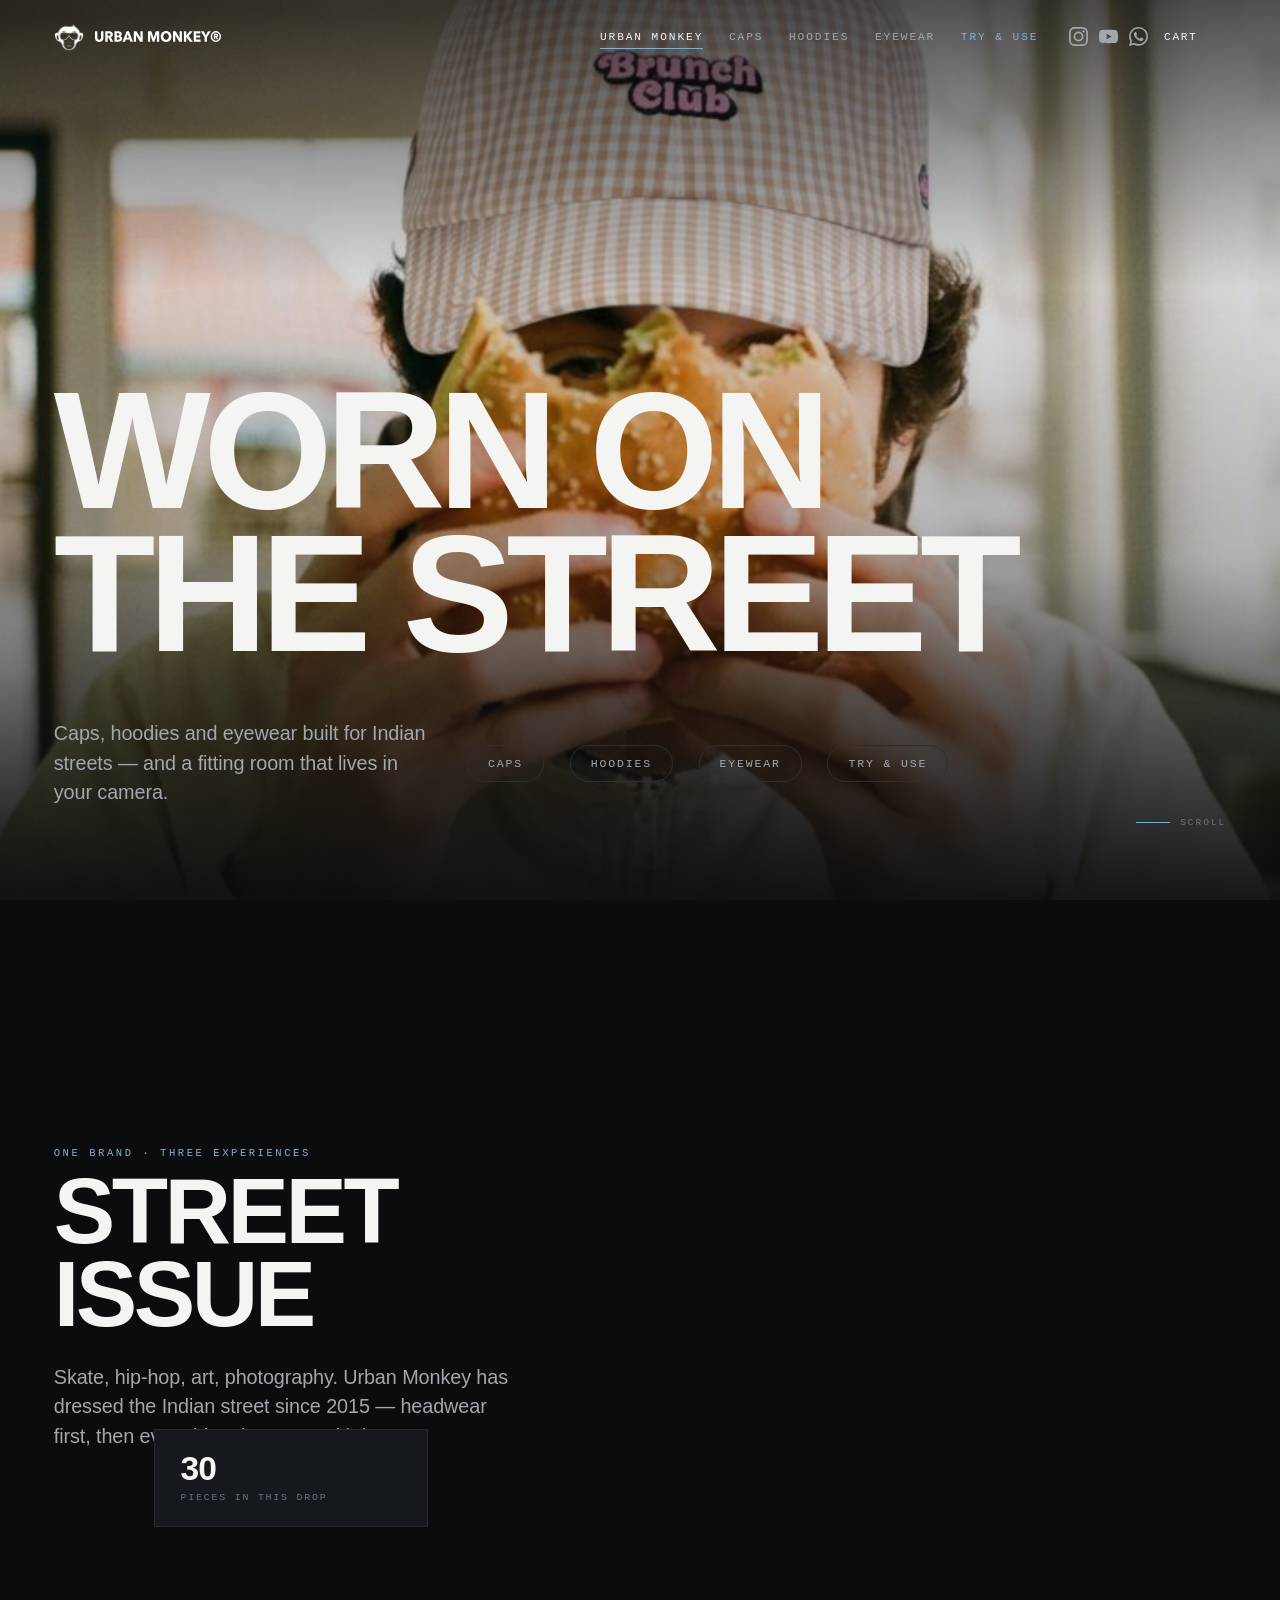
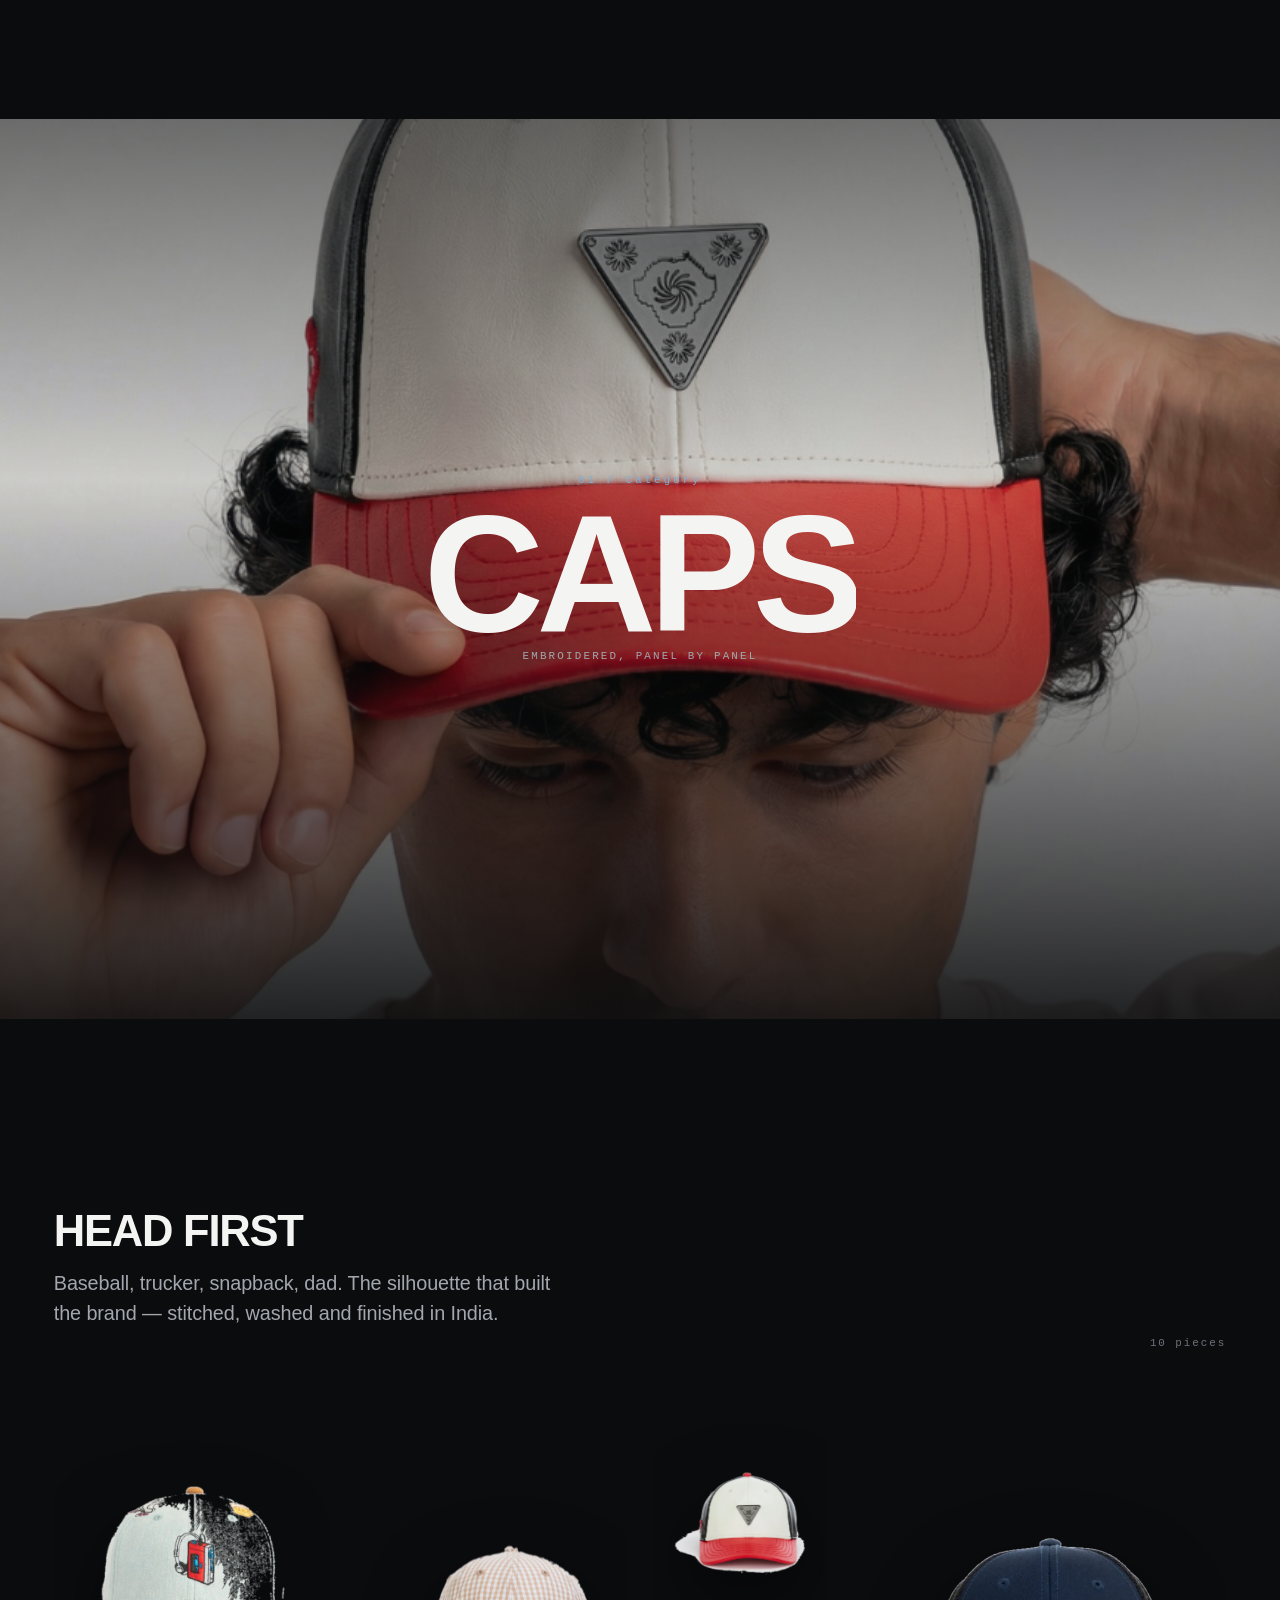
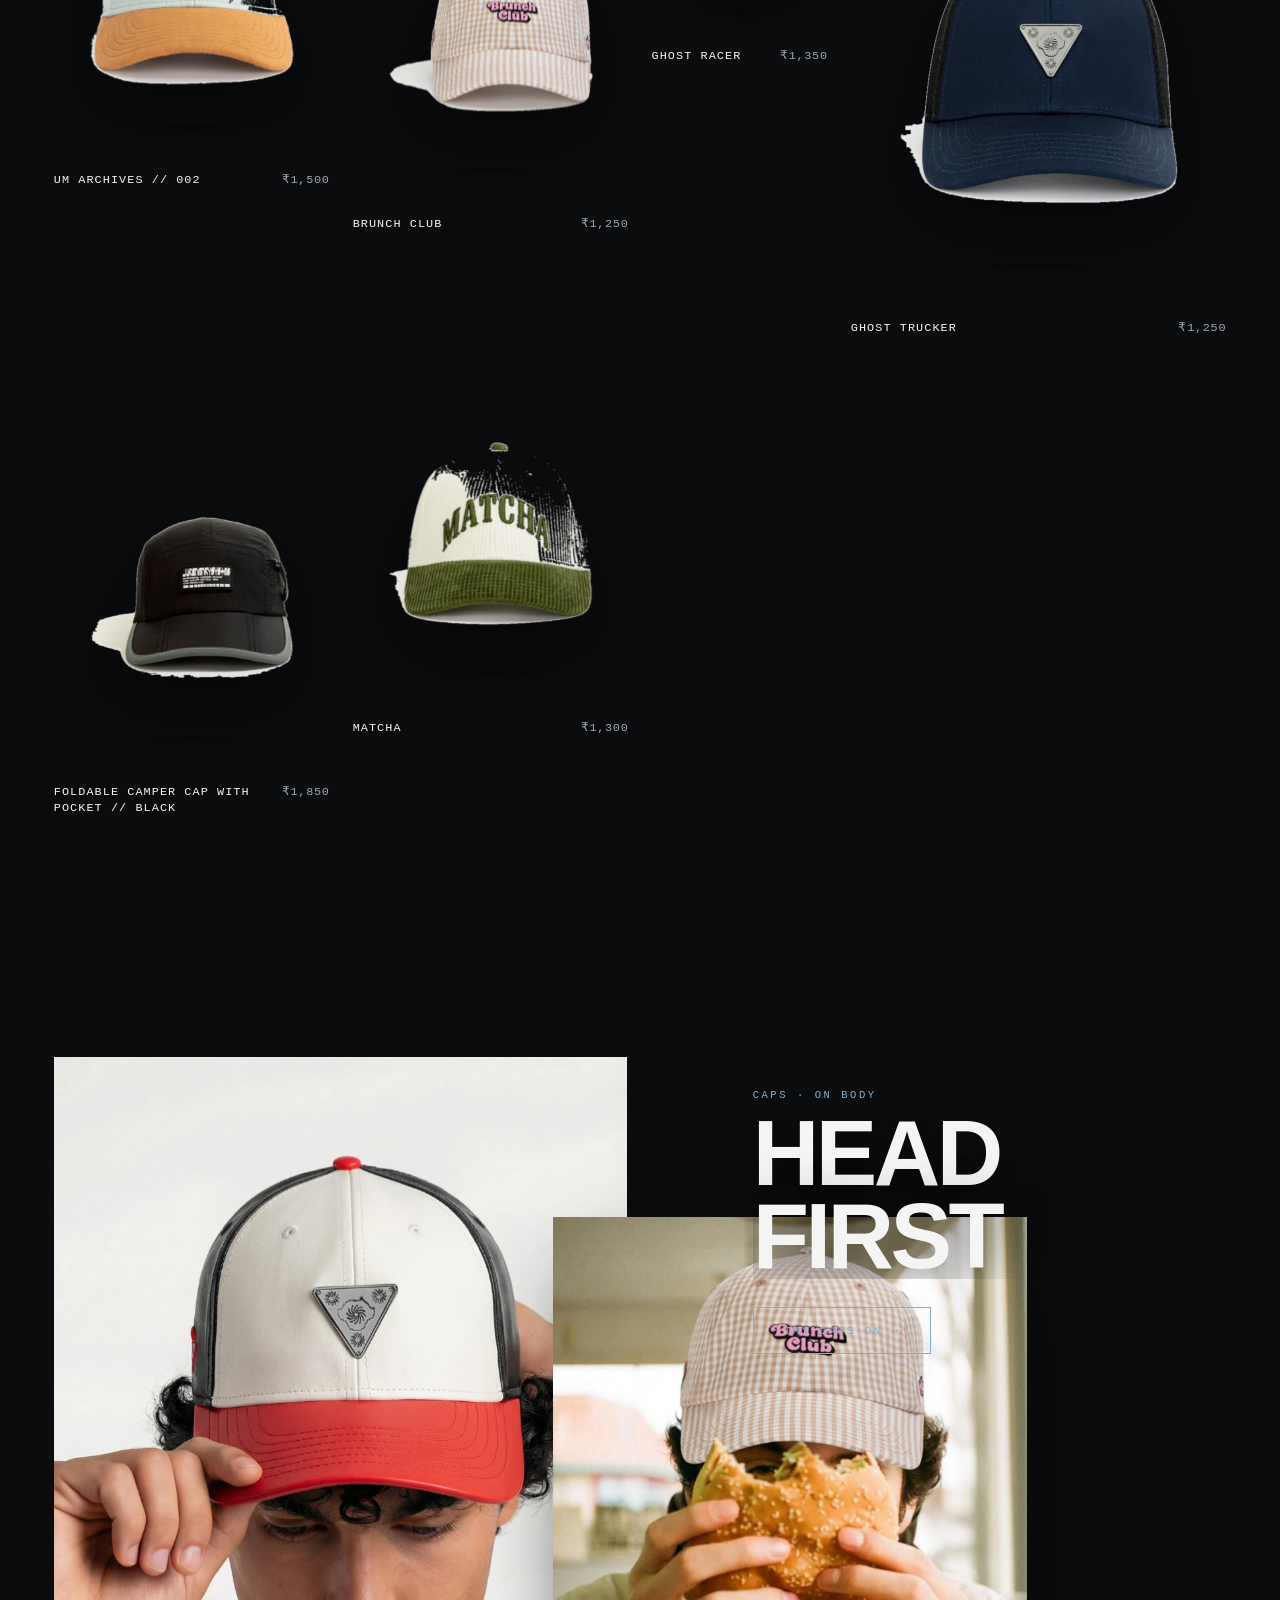
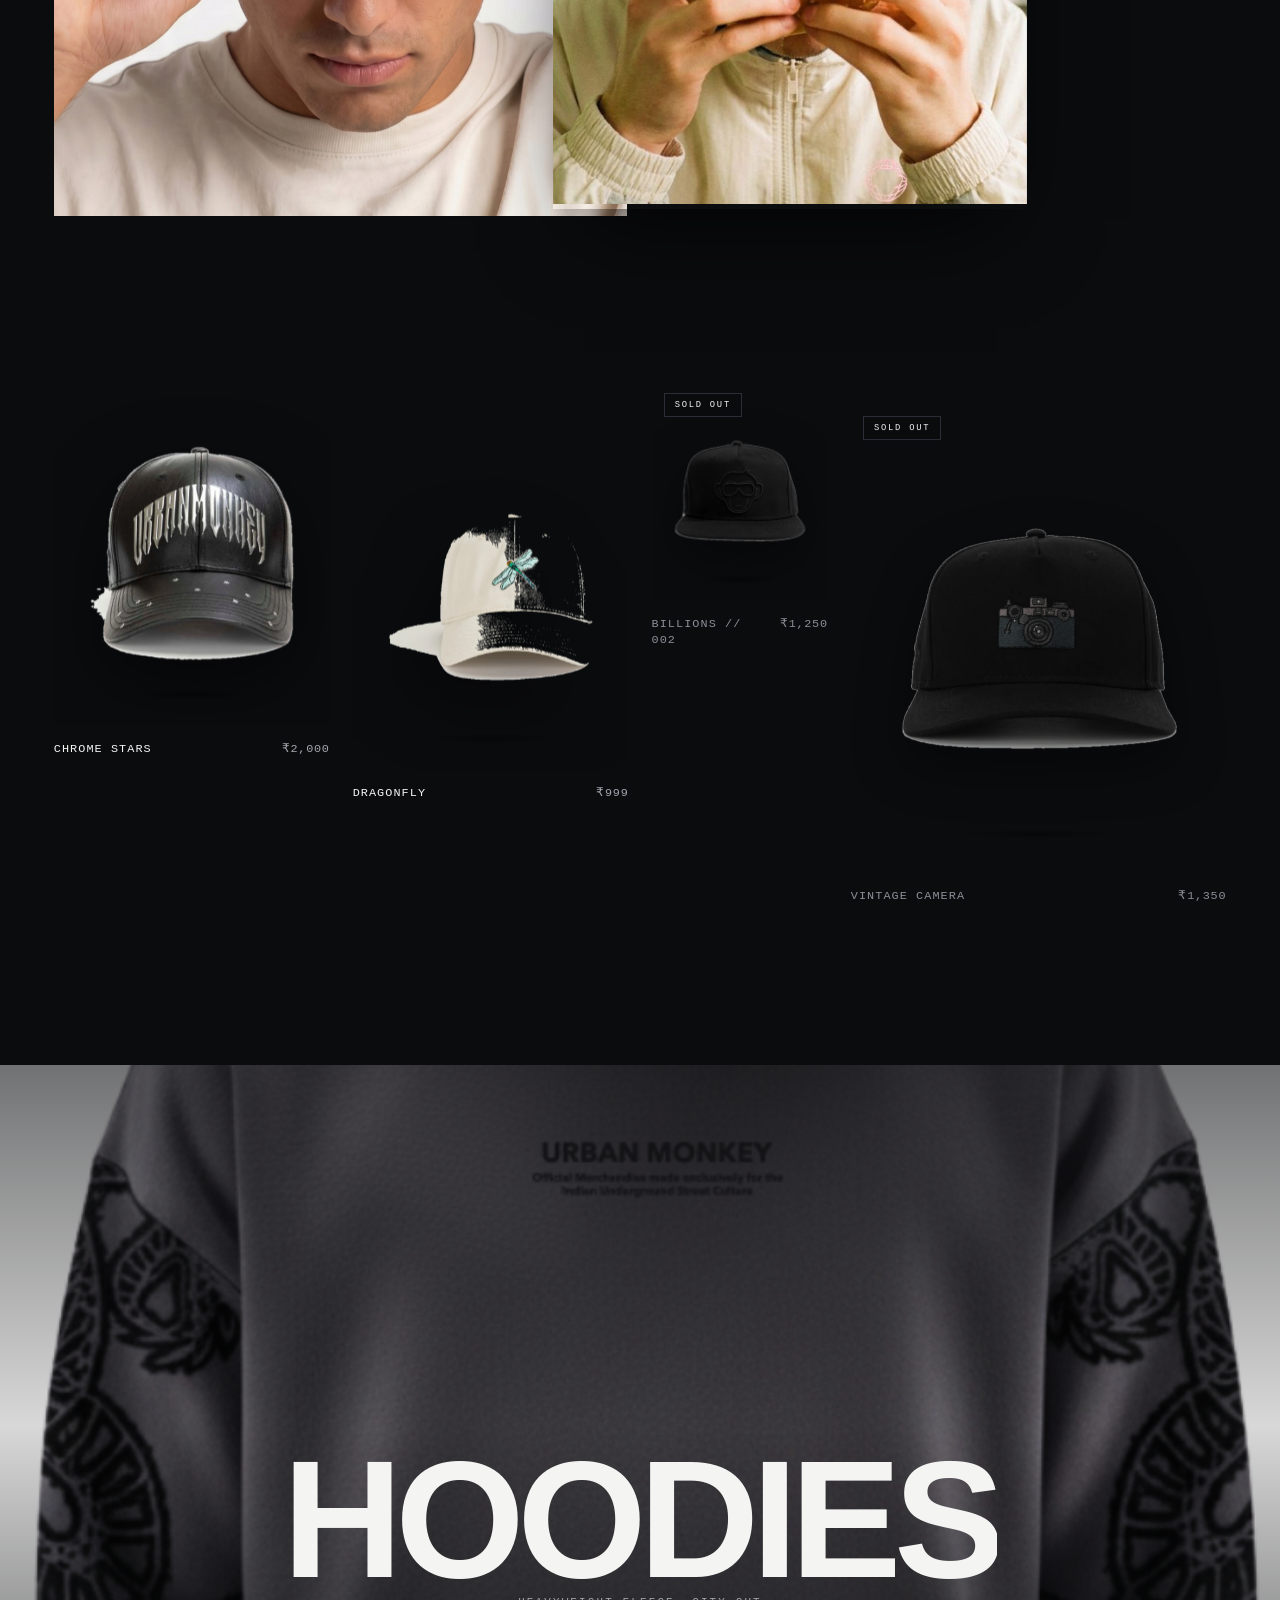
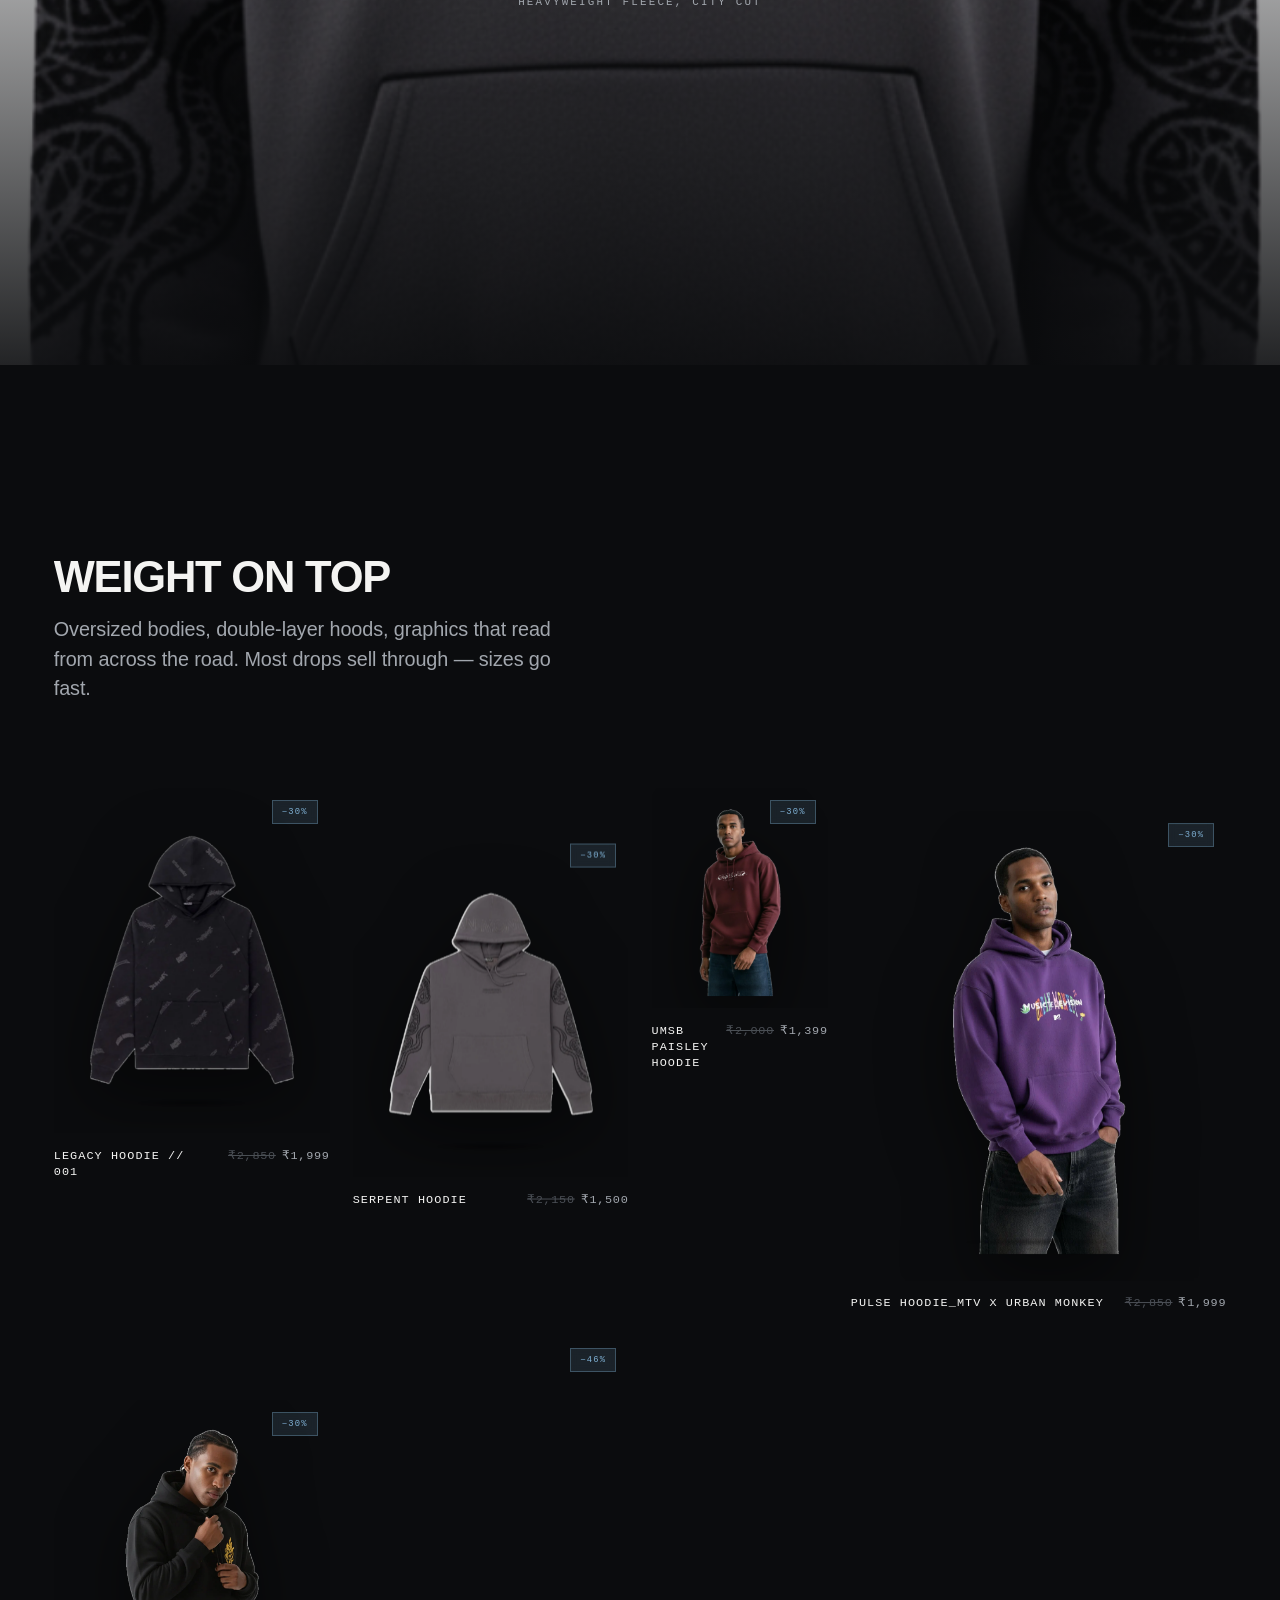
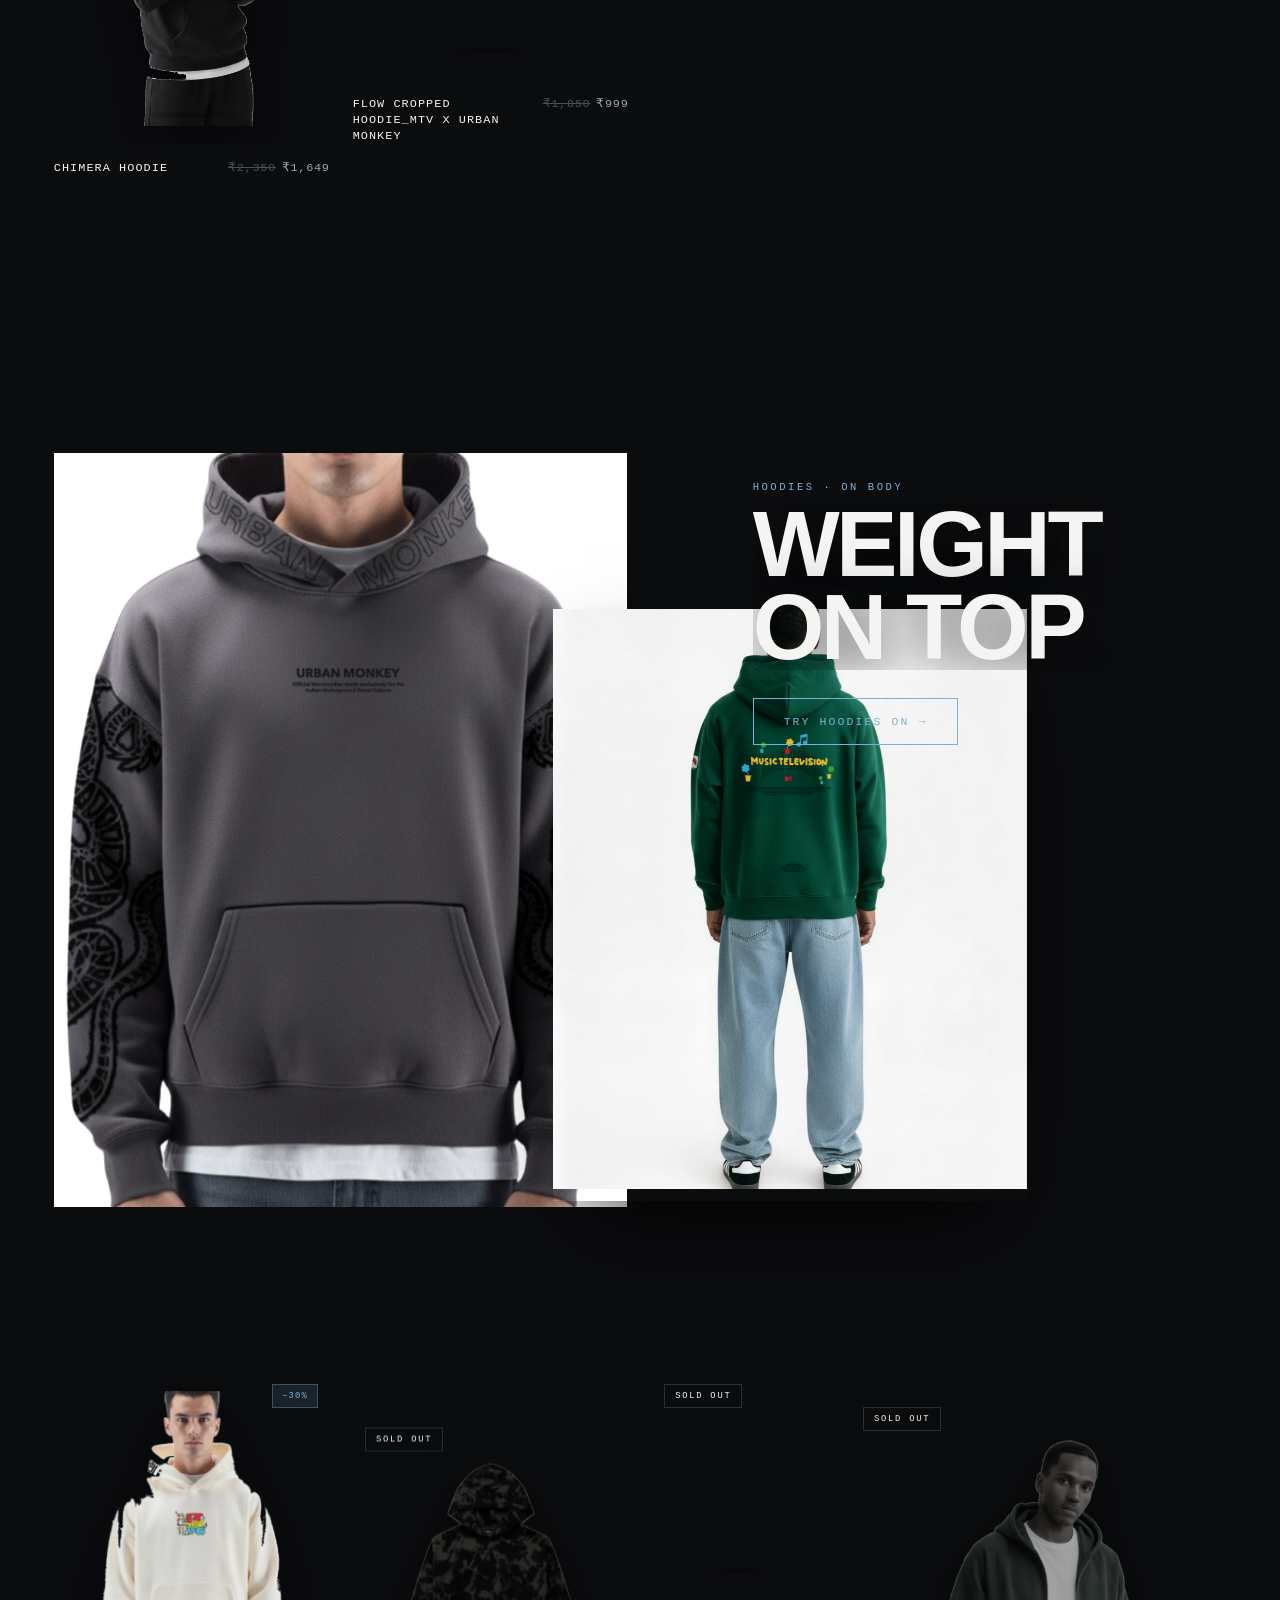
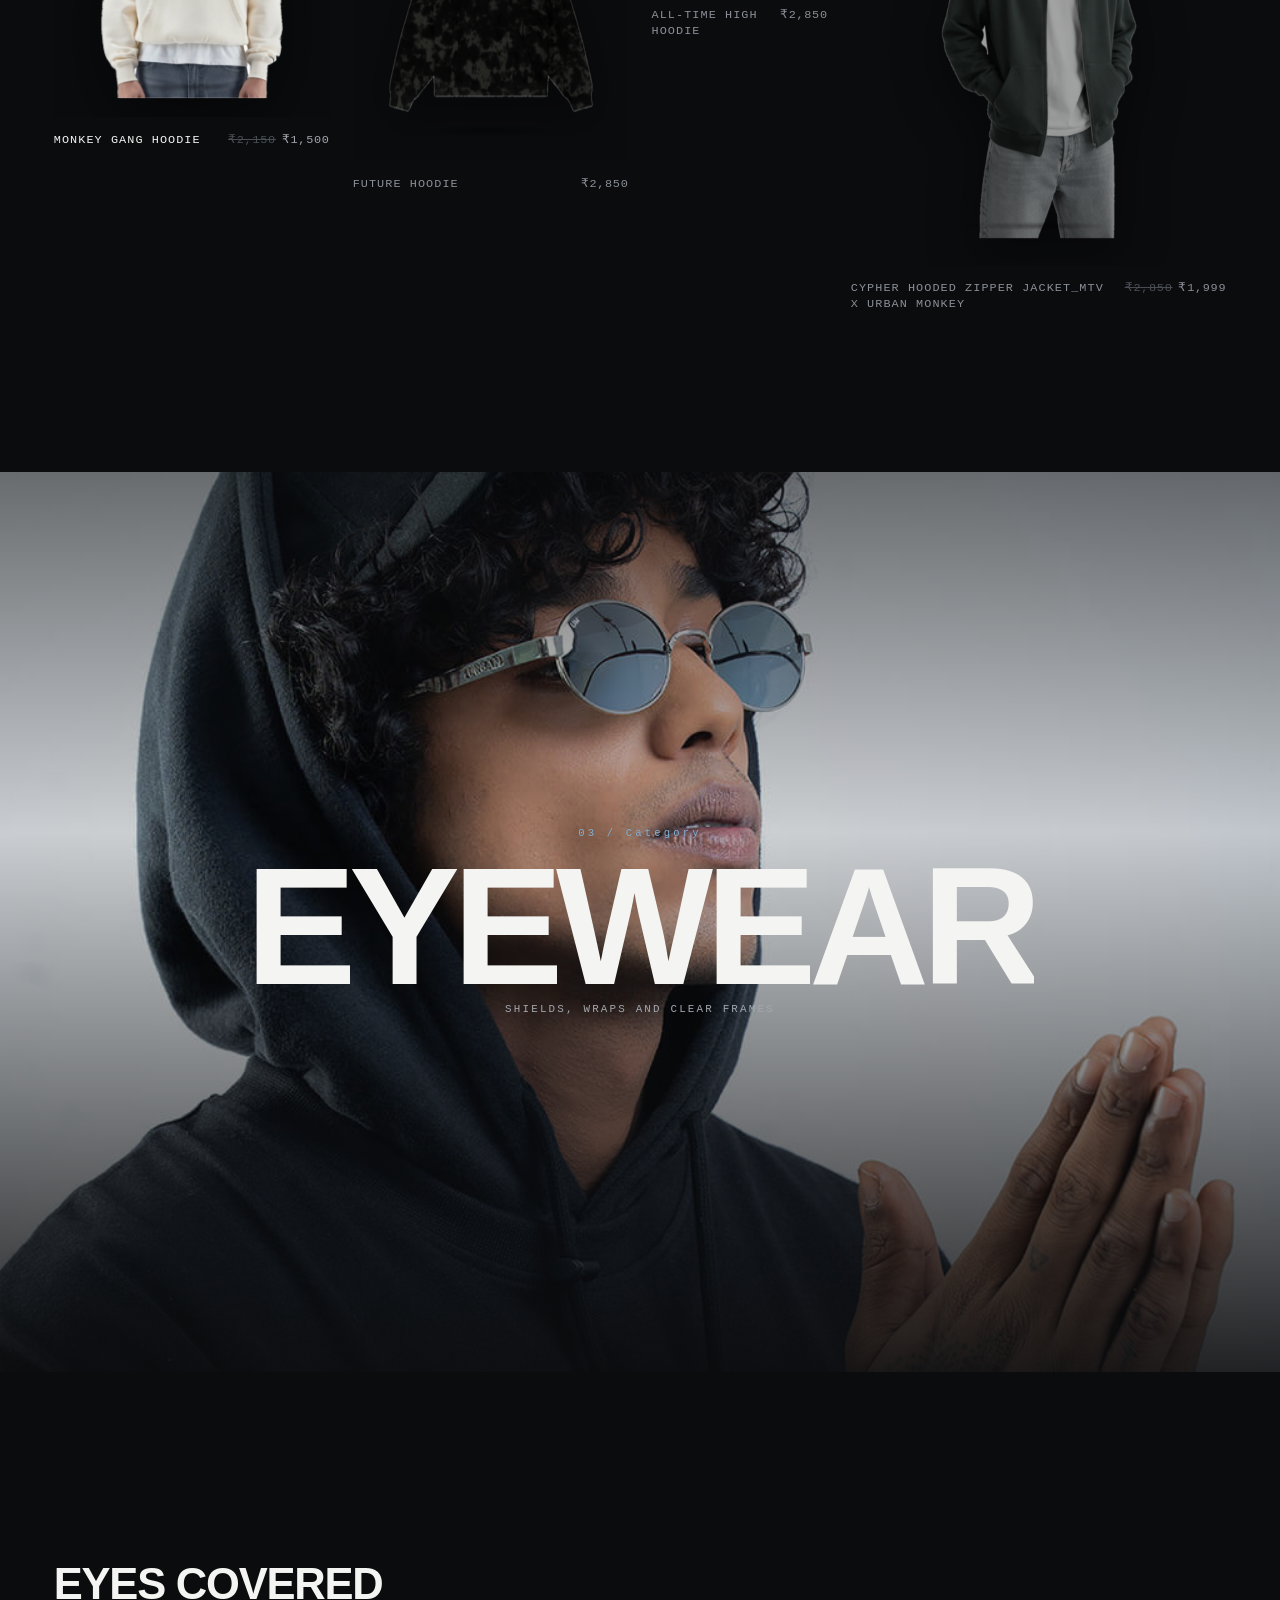
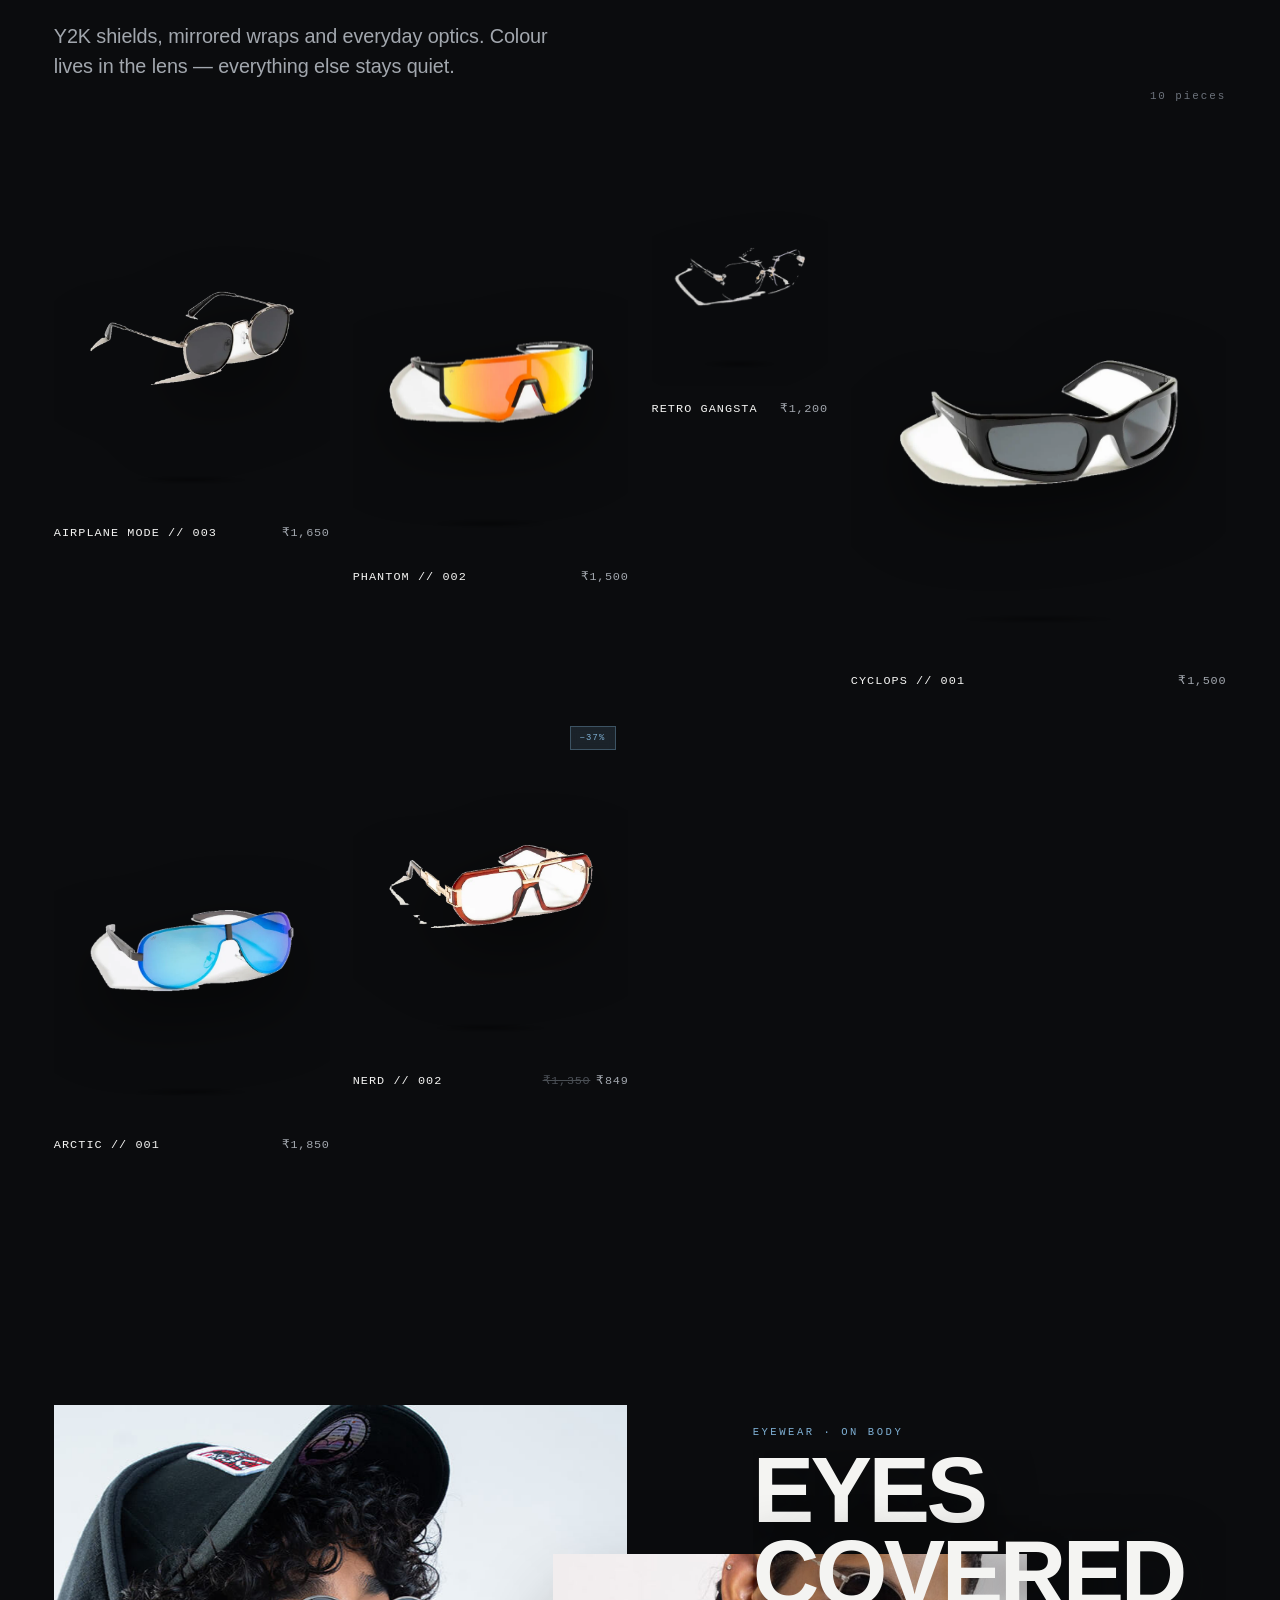
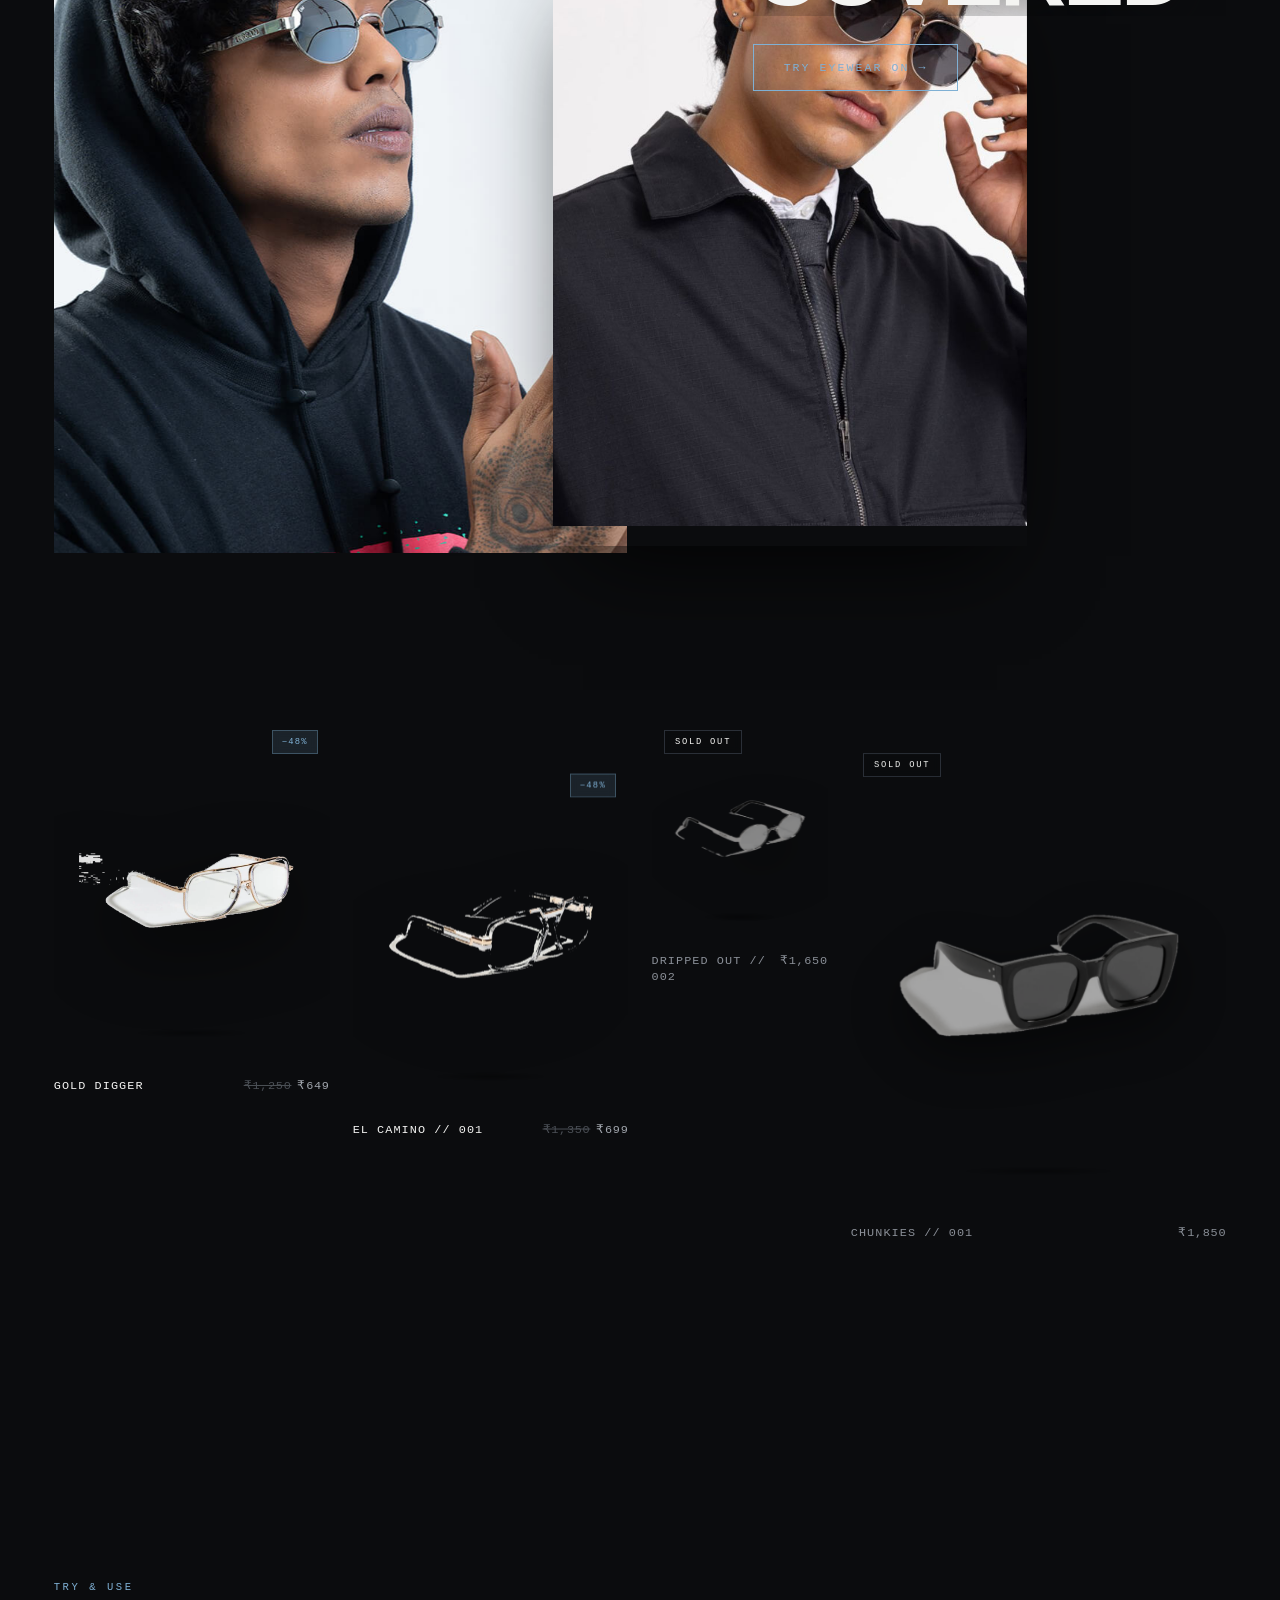
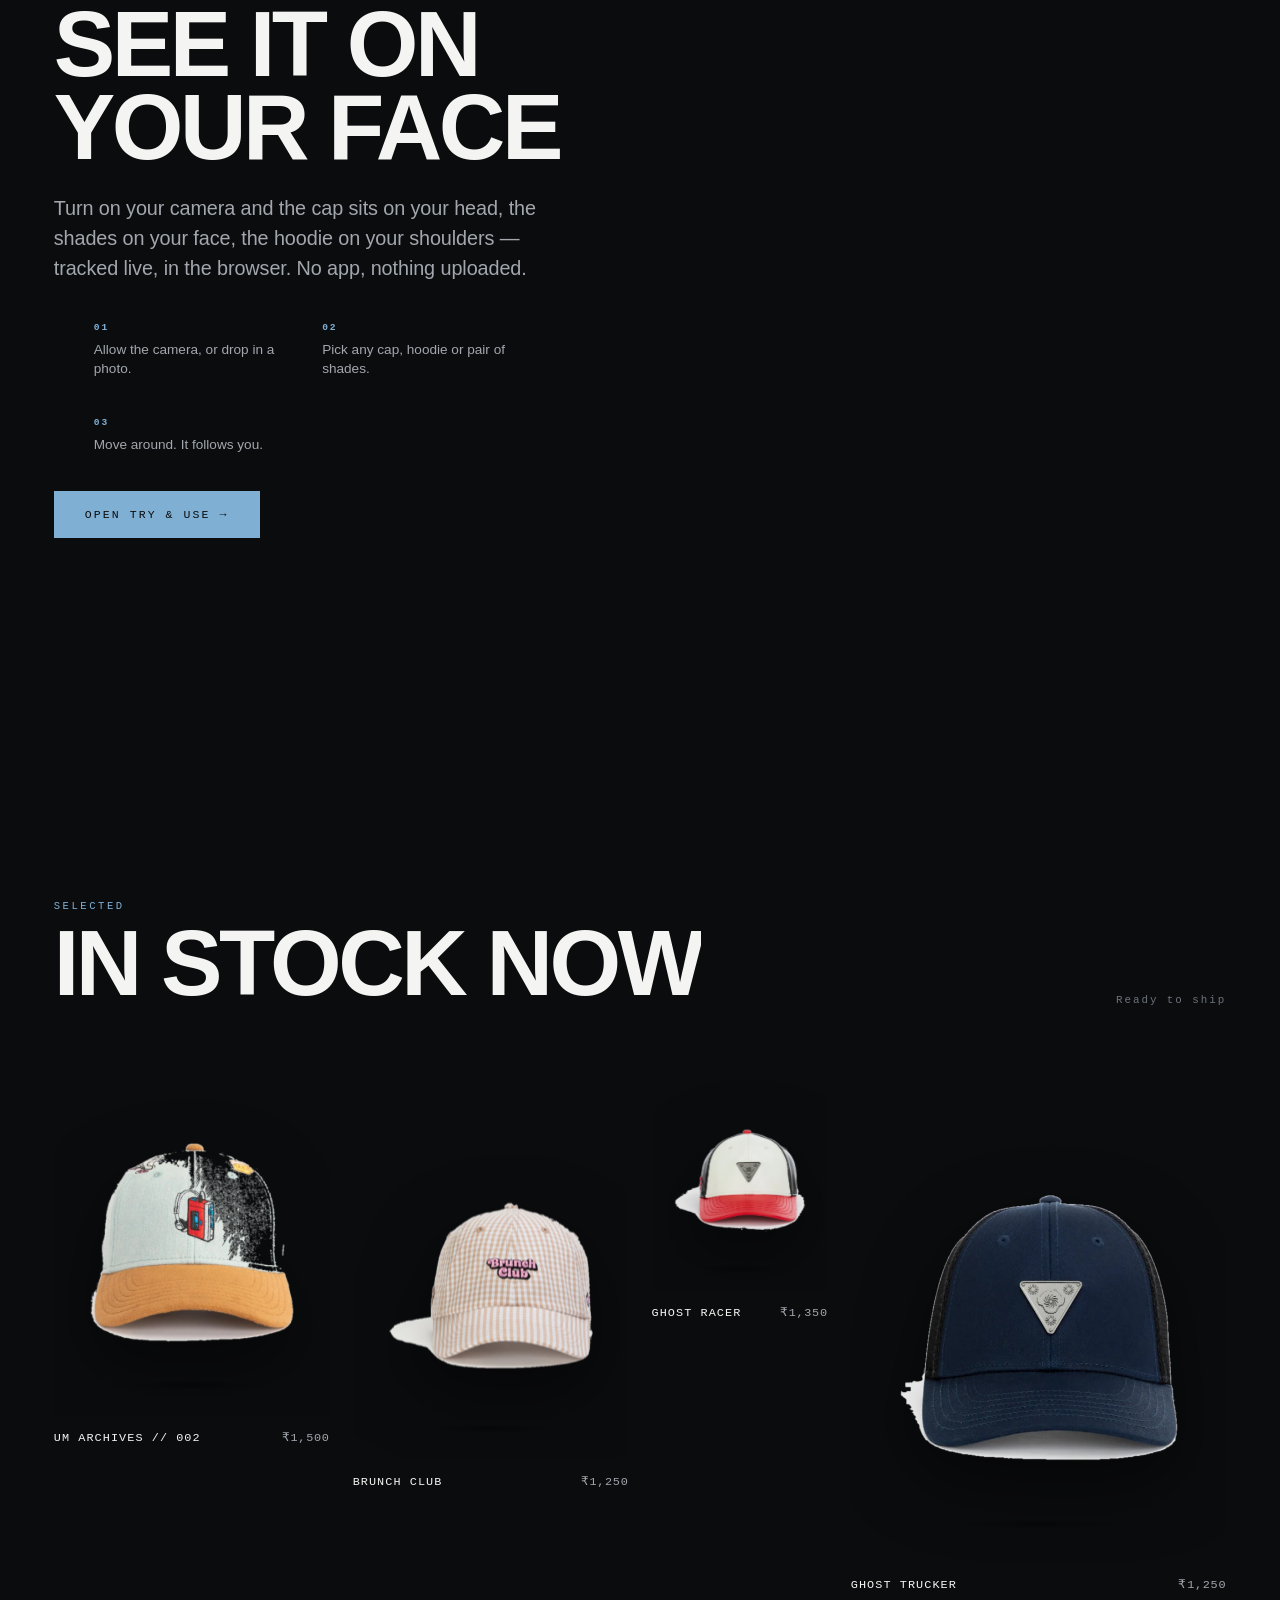
==== index.html @ 6b3cad4f "Urban Monkey storefront: cinematic e-commerce with working cart and try-on Static site (no build ste" ====
<!doctype html>
<html lang="en">
<head>
<meta charset="utf-8">
<meta name="viewport" content="width=device-width,initial-scale=1,viewport-fit=cover">
<title>Urban Monkey® — Caps, Hoodies & Eyewear</title>
<meta name="description" content="Urban Monkey — Indian streetwear. Caps, hoodies and eyewear, shot like a campaign. Shop the drop and try it on in your browser.">
<meta name="theme-color" content="#0b0c0e">
<link rel="icon" href="assets/img/brand/um-mark.png">
<link rel="stylesheet" href="assets/css/main.css">
<link rel="preload" as="image" href="assets/img/brand/um-mark.png">
</head>
<body class="is-loading">

<!-- 1. clean ground → 2. mark → 3. hero → 4. nav -->
<div id="loader">
  <img class="loader-mark" src="assets/img/brand/um-mark.png" alt="Urban Monkey" width="124" height="124">
  <div class="loader-word"><img src="assets/img/brand/um-logo.svg" alt=""></div>
  <span class="loader-bar"></span>
</div>

<main>

  <!-- ============ HERO ============ -->
  <section class="hero">
    <div class="hero__media">
      <video id="heroVid" muted playsinline autoplay loop preload="auto" poster="assets/img/products/brunch-club-m-1600.jpg">
        <source src="assets/video/v3-img4926.mp4" type="video/mp4">
      </video>
    </div>
    <div class="hero__scrim"></div>
    <div class="hero__inner">
      <h1 class="h-mega hero__title">
        <span><b>Worn on</b></span>
        <span><b>the street</b></span>
      </h1>
      <div class="hero__meta">
        <p class="lede" style="max-width:34ch">Caps, hoodies and eyewear built for Indian streets — and a fitting room that lives in your camera.</p>
        <nav class="hero__cats" aria-label="Shop categories">
          <a href="#caps">Caps</a>
          <a href="#hoodies">Hoodies</a>
          <a href="#eyewear">Eyewear</a>
          <a href="try.html" data-nav>Try &amp; Use</a>
        </nav>
      </div>
    </div>
    <div class="scroll-cue"><i></i> Scroll</div>
  </section>

  <!-- ============ BRAND INTRO (layered) ============ -->
  <section class="sec intro">
    <div class="wrap intro__grid">
      <div class="intro__copy">
        <p class="eyebrow rv">One brand · three experiences</p>
        <h2 class="h-big rv-mask"><span>Street<br>issue</span></h2>
        <p class="lede rv" data-delay="2" style="margin-top:26px">
          Skate, hip-hop, art, photography. Urban Monkey has dressed the Indian street since 2015 —
          headwear first, then everything that goes with it.
        </p>
      </div>
      <div class="intro__media rv-img" data-px="0.1">
        <video data-lazy="assets/video/v5-um-script.mp4" data-loop muted playsinline preload="none"></video>
      </div>
      <div class="intro__badge rv" data-delay="3">
        <b>60</b><span>Pieces in this drop</span>
      </div>
    </div>
  </section>

  <!-- category sections are composed here -->
  <div id="cats"></div>

  <!-- ============ TRY & USE ============ -->
  <section class="tryhi" id="tryhi">
    <div class="tryhi__media">
      <video data-lazy="assets/video/v6-ai-advertising.mp4" data-loop muted playsinline preload="none"></video>
    </div>
    <div class="tryhi__scrim"></div>
    <div class="tryhi__inner">
      <div class="tryhi__box">
        <p class="eyebrow rv">Try &amp; Use</p>
        <h2 class="h-big rv-mask"><span>See it on<br>your face</span></h2>
        <p class="lede rv" data-delay="2" style="margin-top:24px">
          Turn on your camera and the cap sits on your head, the shades on your face,
          the hoodie on your shoulders — tracked live, in the browser. No app, nothing uploaded.
        </p>
        <ol class="tryhi__steps rv" data-delay="3">
          <li><b>01</b><p>Allow the camera, or drop in a photo.</p></li>
          <li><b>02</b><p>Pick any cap, hoodie or pair of shades.</p></li>
          <li><b>03</b><p>Move around. It follows you.</p></li>
        </ol>
        <p class="rv" data-delay="4" style="margin-top:36px">
          <a class="btn btn--solid" href="try.html" data-nav>Open Try &amp; Use →</a>
        </p>
      </div>
    </div>
  </section>

  <!-- ============ FEATURED ============ -->
  <section class="sec" id="featured">
    <div class="wrap">
      <div class="cat__head">
        <div>
          <p class="eyebrow rv">Selected</p>
          <h2 class="h-big rv-mask"><span>In stock now</span></h2>
        </div>
        <span class="cat__count rv" data-delay="2">Ready to ship</span>
      </div>
      <div class="pgrid" id="featGrid"></div>
    </div>
  </section>

</main>

<script src="data/catalog.js"></script>
<script src="assets/js/site.js"></script>
<script src="assets/js/app.js"></script>
</body>
</html>
---- assets/css/main.css ----
/* =========================================================
   URBAN MONKEY — cinematic commerce
   Base: deep charcoal.  Accent: one muted sky blue.
   ========================================================= */

:root{
  /* --- neutral base (single dominant tone) --- */
  --ink-900:#0b0c0e;      /* page ground */
  --ink-850:#101216;
  --ink-800:#15181d;      /* raised surface */
  --ink-700:#1d2127;
  --ink-600:#2a2f37;
  --line:#252a31;

  --paper:#f4f4f2;        /* primary text */
  --paper-dim:#a2a7ae;
  --paper-faint:#6d737c;

  /* --- the one accent --- */
  --sky:#7fb0d4;
  --sky-soft:rgba(127,176,212,.14);
  --sky-line:rgba(127,176,212,.34);

  --sold:#8a8f97;

  --font-display:"Helvetica Neue","Helvetica Neue LT Std","Arial Black",Inter,-apple-system,BlinkMacSystemFont,"Segoe UI",Arial,sans-serif;
  --font-mono:ui-monospace,"SF Mono","Cascadia Mono","Roboto Mono",Consolas,"Liberation Mono",monospace;

  --gut:clamp(18px,4.2vw,64px);
  --ease:cubic-bezier(.22,.61,.36,1);
  --ease-cine:cubic-bezier(.16,.84,.28,1);

  --hdr-h:74px;
}

*,*::before,*::after{box-sizing:border-box}
html{-webkit-text-size-adjust:100%}
body{
  margin:0;background:var(--ink-900);color:var(--paper);
  font-family:var(--font-display);
  font-synthesis-weight:none;
  -webkit-font-smoothing:antialiased;
  overflow-x:hidden;
}
body.is-loading{overflow:hidden}
body.no-scroll{overflow:hidden}
img,video{display:block;max-width:100%}
a{color:inherit;text-decoration:none}
button{font:inherit;color:inherit;background:none;border:0;cursor:pointer}
:focus-visible{outline:2px solid var(--sky);outline-offset:3px}

/* ---------- type ---------- */
.h-mega{
  font-size:clamp(3.1rem,13vw,13rem);
  font-weight:800;line-height:.86;letter-spacing:-.045em;
  margin:0;text-transform:uppercase;
}
.h-big{
  font-size:clamp(2.1rem,7.2vw,6.4rem);
  font-weight:800;line-height:.9;letter-spacing:-.038em;
  margin:0;text-transform:uppercase;
}
.h-mid{
  font-size:clamp(1.5rem,3.4vw,2.9rem);
  font-weight:700;line-height:1.02;letter-spacing:-.028em;
  margin:0;text-transform:uppercase;
}
.eyebrow{
  font-family:var(--font-mono);
  font-size:.66rem;letter-spacing:.24em;text-transform:uppercase;
  color:var(--sky);margin:0 0 1.1em;font-weight:500;
}
.eyebrow--dim{color:var(--paper-faint)}
.lede{
  font-size:clamp(.98rem,1.55vw,1.24rem);
  line-height:1.5;color:var(--paper-dim);max-width:46ch;font-weight:400;
  letter-spacing:-.005em;
}
.mono{font-family:var(--font-mono);letter-spacing:.06em}

/* =========================================================
   LOADER  — ground, then mark, then hero, then nav
   ========================================================= */
#loader{
  position:fixed;inset:0;z-index:9000;background:var(--ink-900);
  display:grid;place-items:center;
  transition:opacity 1s var(--ease-cine),visibility 1s;
}
#loader.done{opacity:0;visibility:hidden}
.loader-mark{
  width:clamp(74px,11vw,124px);height:auto;
  /* supplied logo is black-on-white: invert + screen renders it white on the dark ground */
  filter:invert(1);mix-blend-mode:screen;
  opacity:0;transform:scale(.9);
  animation:markIn 1.5s var(--ease-cine) .18s forwards;
}
.loader-word{
  margin-top:20px;height:13px;width:min(210px,42vw);
  opacity:0;animation:wordIn 1.1s var(--ease-cine) .82s forwards;
}
.loader-word img{width:100%;height:100%;display:block;object-fit:contain;filter:invert(1)}
.loader-bar{
  position:absolute;bottom:0;left:0;height:1px;width:0;
  background:var(--sky);animation:barIn 1.9s var(--ease-cine) forwards;
}
@keyframes markIn{to{opacity:1;transform:scale(1)}}
@keyframes wordIn{to{opacity:1}}
@keyframes barIn{to{width:100%}}

/* =========================================================
   HEADER
   ========================================================= */
.hdr{
  position:fixed;top:0;left:0;right:0;z-index:800;
  height:var(--hdr-h);
  display:flex;align-items:center;gap:clamp(14px,2.4vw,34px);
  padding:0 var(--gut);
  opacity:0;transform:translateY(-12px);
  transition:height .45s var(--ease),background .45s var(--ease),
             backdrop-filter .45s var(--ease),border-color .45s var(--ease),
             opacity .9s var(--ease) ,transform .9s var(--ease);
  border-bottom:1px solid transparent;
}
body.nav-in .hdr{opacity:1;transform:none}
.hdr.compact{
  height:56px;
  background:rgba(11,12,14,.82);
  backdrop-filter:saturate(140%) blur(14px);
  -webkit-backdrop-filter:saturate(140%) blur(14px);
  border-bottom-color:var(--line);
}
.hdr__brand{display:flex;align-items:center;gap:11px;flex:0 0 auto}
.hdr__mark{width:30px;height:30px;filter:invert(1);mix-blend-mode:screen;transition:width .45s var(--ease),height .45s var(--ease)}
.hdr.compact .hdr__mark{width:25px;height:25px}
.hdr__word{width:126px;height:11px;transition:width .45s var(--ease)}
.hdr.compact .hdr__word{width:108px}
.hdr__word img{width:100%;height:100%;display:block;object-fit:contain;filter:invert(1)}

.nav{display:flex;align-items:center;gap:clamp(12px,2vw,30px);margin-left:auto}
.nav a{
  font-family:var(--font-mono);font-size:.7rem;letter-spacing:.17em;
  text-transform:uppercase;color:var(--paper-dim);
  padding:8px 0;position:relative;transition:color .3s var(--ease);
  white-space:nowrap;
}
.nav a::after{
  content:"";position:absolute;left:0;right:0;bottom:2px;height:1px;
  background:var(--sky);transform:scaleX(0);transform-origin:left;
  transition:transform .42s var(--ease);
}
.nav a:hover,.nav a.active{color:var(--paper)}
.nav a:hover::after,.nav a.active::after{transform:scaleX(1)}
.nav a.is-key{color:var(--sky)}

.hdr__side{display:flex;align-items:center;gap:14px;flex:0 0 auto}
.social{display:flex;align-items:center;gap:11px}
.social a{
  width:19px;height:19px;color:var(--paper-dim);
  transition:color .3s var(--ease),transform .3s var(--ease);
}
.social a:hover{color:var(--sky);transform:translateY(-2px)}
.social svg{width:100%;height:100%;fill:currentColor;display:block}

.cart-btn{
  position:relative;display:flex;align-items:center;gap:8px;
  font-family:var(--font-mono);font-size:.7rem;letter-spacing:.14em;
  color:var(--paper);padding:8px 2px;text-transform:uppercase;
}
.cart-btn:hover{color:var(--sky)}
.cart-count{
  min-width:19px;height:19px;padding:0 5px;border-radius:10px;
  background:var(--sky);color:#0b0c0e;font-size:.63rem;font-weight:700;
  display:grid;place-items:center;
  transform:scale(0);transition:transform .4s var(--ease-cine);
}
.cart-count.on{transform:scale(1)}
.cart-count.bump{animation:bump .5s var(--ease-cine)}
@keyframes bump{0%,100%{transform:scale(1)}38%{transform:scale(1.42)}}

.burger{display:none;width:26px;height:14px;position:relative;flex:0 0 auto}
.burger i{position:absolute;left:0;right:0;height:1.5px;background:var(--paper);transition:.35s var(--ease)}
.burger i:nth-child(1){top:0}
.burger i:nth-child(2){bottom:0}
body.menu-open .burger i:nth-child(1){top:6px;transform:rotate(45deg)}
body.menu-open .burger i:nth-child(2){bottom:6.5px;transform:rotate(-45deg)}

/* =========================================================
   SECTION SHELL
   ========================================================= */
main{position:relative;z-index:1}
.sec{position:relative;padding:clamp(88px,13vw,190px) var(--gut)}
.sec--flush{padding-left:0;padding-right:0}
.wrap{max-width:1560px;margin:0 auto;width:100%}

/* =========================================================
   HERO
   ========================================================= */
.hero{position:relative;height:100svh;min-height:560px;overflow:hidden}
.hero__media{position:absolute;inset:0;clip-path:inset(0 0 0 0)}
.hero__media video,.hero__media img{
  width:100%;height:100%;object-fit:cover;
  transform:scale(1.12);opacity:0;
  transition:transform 2.6s var(--ease-cine),opacity 1.6s var(--ease);
}
body.hero-in .hero__media video,body.hero-in .hero__media img{transform:scale(1);opacity:1}
.hero__scrim{
  position:absolute;inset:0;
  background:
    linear-gradient(180deg,rgba(11,12,14,.72) 0%,rgba(11,12,14,.14) 32%,rgba(11,12,14,.30) 62%,rgba(11,12,14,.94) 100%),
    radial-gradient(120% 74% at 50% 100%,rgba(11,12,14,.62),transparent 62%);
}
.hero__inner{
  position:relative;height:100%;display:flex;flex-direction:column;
  justify-content:flex-end;padding:0 var(--gut) clamp(46px,8vh,96px);
  max-width:1560px;margin:0 auto;
}
.hero__title span{display:block;overflow:hidden}
.hero__title span b{
  display:block;font-weight:800;
  transform:translateY(105%);
  transition:transform 1.25s var(--ease-cine);
}
body.hero-in .hero__title span:nth-child(1) b{transition-delay:.14s;transform:none}
body.hero-in .hero__title span:nth-child(2) b{transition-delay:.26s;transform:none}
.hero__meta{
  display:flex;flex-wrap:wrap;align-items:center;gap:clamp(14px,3vw,40px);
  margin-top:clamp(20px,3vw,34px);
  opacity:0;transform:translateY(16px);
  transition:opacity 1s var(--ease) .62s,transform 1s var(--ease) .62s;
}
body.hero-in .hero__meta{opacity:1;transform:none}
.hero__cats{display:flex;gap:clamp(12px,2vw,26px);flex-wrap:wrap}
.hero__cats a{
  font-family:var(--font-mono);font-size:.72rem;letter-spacing:.16em;
  text-transform:uppercase;padding:11px 20px;border:1px solid var(--ink-600);
  border-radius:999px;transition:.35s var(--ease);color:var(--paper-dim);
}
.hero__cats a:hover{border-color:var(--sky);color:var(--sky);background:var(--sky-soft)}

.scroll-cue{
  position:absolute;right:var(--gut);bottom:clamp(46px,8vh,96px);
  display:flex;align-items:center;gap:10px;
  font-family:var(--font-mono);font-size:.6rem;letter-spacing:.2em;
  color:var(--paper-faint);text-transform:uppercase;
  opacity:0;transition:opacity 1s var(--ease) 1.1s;
}
body.hero-in .scroll-cue{opacity:1}
.scroll-cue i{display:block;width:34px;height:1px;background:var(--paper-faint);position:relative;overflow:hidden}
.scroll-cue i::after{content:"";position:absolute;inset:0;background:var(--sky);animation:cue 2.4s var(--ease) infinite}
@keyframes cue{0%{transform:translateX(-100%)}55%,100%{transform:translateX(100%)}}

/* =========================================================
   SCROLL REVEALS
   ========================================================= */
.rv{opacity:0;transform:translateY(38px);transition:opacity 1.05s var(--ease-cine),transform 1.05s var(--ease-cine)}
.rv.in{opacity:1;transform:none}
.rv-mask{overflow:hidden;display:block}
.rv-mask>*{display:block;transform:translateY(102%);transition:transform 1.15s var(--ease-cine)}
.rv-mask.in>*{transform:none}
.rv-img{overflow:hidden}
.rv-img img,.rv-img video{transform:scale(1.22);transition:transform 1.7s var(--ease-cine)}
.rv-img.in img,.rv-img.in video{transform:scale(1)}
[data-delay="1"]{transition-delay:.09s}
[data-delay="2"]{transition-delay:.18s}
[data-delay="3"]{transition-delay:.27s}
[data-delay="4"]{transition-delay:.36s}

/* =========================================================
   BRAND INTRO — layered / overlapping
   ========================================================= */
.intro{position:relative;padding-top:clamp(96px,15vw,210px);padding-bottom:clamp(96px,15vw,210px)}
.intro__grid{
  display:grid;grid-template-columns:repeat(12,1fr);
  gap:clamp(16px,2vw,30px);align-items:center;
}
.intro__copy{grid-column:1/6;grid-row:1;position:relative;z-index:3}
.intro__media{
  grid-column:5/13;grid-row:1;position:relative;z-index:1;
  aspect-ratio:16/9;overflow:hidden;
}
.intro__media video{width:100%;height:100%;object-fit:cover}
.intro__badge{
  grid-column:2/5;grid-row:1;z-index:4;align-self:end;
  transform:translateY(52%);
  background:var(--ink-800);border:1px solid var(--line);
  padding:22px 26px;
}
.intro__badge b{display:block;font-size:2.1rem;font-weight:800;letter-spacing:-.03em;line-height:1}
.intro__badge span{font-family:var(--font-mono);font-size:.62rem;letter-spacing:.18em;color:var(--paper-faint);text-transform:uppercase}

/* =========================================================
   CATEGORY — cinematic video entry
   ========================================================= */
.cat{position:relative}
.cine{
  position:relative;height:100svh;min-height:520px;overflow:hidden;
}
.cine__media{position:absolute;inset:0}
.cine__media video,.cine__media img{width:100%;height:100%;object-fit:cover}
.cine__scrim{
  position:absolute;inset:0;
  background:linear-gradient(180deg,rgba(11,12,14,.58),rgba(11,12,14,.16) 40%,rgba(11,12,14,.90));
}
.cine__label{
  position:absolute;inset:0;display:grid;place-items:center;text-align:center;
  padding:0 var(--gut);
}
.cine__label .idx{
  font-family:var(--font-mono);font-size:.66rem;letter-spacing:.3em;
  color:var(--sky);margin-bottom:16px;display:block;
}
.cine__label .sub{
  font-family:var(--font-mono);font-size:.68rem;letter-spacing:.2em;
  color:var(--paper-dim);margin-top:18px;text-transform:uppercase;
}
/* video fades/scales into the catalog rather than hard-cutting */
.cat__bridge{
  height:clamp(60px,10vw,140px);
  background:linear-gradient(180deg,rgba(11,12,14,1),var(--ink-900));
  margin-top:-2px;
}

/* =========================================================
   PRODUCT GRID — asymmetric, offset, not boxed rows
   ========================================================= */
.cat__head{
  display:flex;align-items:flex-end;justify-content:space-between;
  gap:24px;flex-wrap:wrap;margin-bottom:clamp(34px,5vw,64px);
}
.cat__count{font-family:var(--font-mono);font-size:.68rem;letter-spacing:.18em;color:var(--paper-faint)}

.pgrid{
  display:grid;grid-template-columns:repeat(12,1fr);
  gap:clamp(18px,2.4vw,42px) clamp(14px,1.8vw,30px);
}
/* rhythm of 5 across 12 cols → deliberately uneven, with vertical offsets */
.pgrid>*:nth-child(5n+1){grid-column:span 3}
.pgrid>*:nth-child(5n+2){grid-column:span 3;transform:translateY(clamp(20px,3.4vw,62px))}
.pgrid>*:nth-child(5n+3){grid-column:span 2}
.pgrid>*:nth-child(5n+4){grid-column:span 4;transform:translateY(clamp(10px,1.8vw,32px))}
.pgrid>*:nth-child(5n+5){grid-column:span 3;transform:translateY(clamp(30px,5vw,92px))}

/* ---------- product card ----------
   Products are cut out of their studio backdrop and float on the page ground,
   so the grid never reads as a wall of boxes. */
.card{position:relative;display:block;isolation:isolate}
.card__frame{
  position:relative;aspect-ratio:4/5;
  display:grid;place-items:center;
}
/* soft pool of light that grounds the floating product */
.card__frame::before{
  content:"";position:absolute;left:8%;right:8%;top:12%;bottom:6%;
  background:radial-gradient(58% 52% at 50% 52%,rgba(255,255,255,.075),transparent 72%);
  opacity:0;transition:opacity .6s var(--ease);
  border-radius:50%;
}
.card:hover .card__frame::before{opacity:1}
/* contact shadow */
.card__frame::after{
  content:"";position:absolute;left:22%;right:22%;bottom:7%;height:12px;
  background:radial-gradient(50% 50% at 50% 50%,rgba(0,0,0,.6),transparent 70%);
  opacity:.55;transition:.6s var(--ease);
}
.card:hover .card__frame::after{opacity:.8;transform:translateY(3px) scaleX(1.06)}

.card__img{
  position:absolute;inset:0;width:100%;height:100%;
  object-fit:contain;padding:7% 9%;
  transition:transform 1.05s var(--ease-cine),opacity .55s var(--ease);
  will-change:transform;
  filter:drop-shadow(0 24px 34px rgba(0,0,0,.5));
}
.card__img--b{opacity:0}
.card:hover .card__img--a{transform:scale(1.06) translate(-2%,-1.5%);opacity:0}
.card:hover .card__img--b{opacity:1;transform:scale(1.06) translate(1%,-1.5%)}
.card__meta{
  display:flex;align-items:baseline;justify-content:space-between;
  gap:14px;margin-top:15px;
}
.card__name{
  font-family:var(--font-mono);font-size:.74rem;letter-spacing:.09em;
  text-transform:uppercase;line-height:1.35;color:var(--paper);
}
.card__price{font-family:var(--font-mono);font-size:.74rem;letter-spacing:.06em;color:var(--paper-dim);white-space:nowrap}
.card__price s{color:var(--paper-faint);opacity:.65;margin-right:6px}
.card__type{
  font-family:var(--font-mono);font-size:.58rem;letter-spacing:.18em;
  color:var(--paper-faint);text-transform:uppercase;margin-top:5px;
  opacity:0;transform:translateY(-4px);
  transition:opacity .45s var(--ease),transform .45s var(--ease);
}
.card:hover .card__type{opacity:1;transform:none}
.card__cta{
  position:absolute;left:0;right:0;bottom:0;
  background:linear-gradient(180deg,transparent,rgba(11,12,14,.88));
  padding:34px 16px 15px;
  display:flex;align-items:center;justify-content:space-between;gap:10px;
  opacity:0;transform:translateY(10px);
  transition:opacity .5s var(--ease),transform .5s var(--ease);
}
.card:hover .card__cta{opacity:1;transform:none}
.card__cta span{
  font-family:var(--font-mono);font-size:.6rem;letter-spacing:.18em;
  text-transform:uppercase;color:var(--paper);
}
.card__cta span:last-child{color:var(--sky)}

/* sold out: visible but quieter */
.card.sold .card__img{filter:grayscale(.85) brightness(.66) drop-shadow(0 18px 26px rgba(0,0,0,.45))}
.card.sold .card__name,.card.sold .card__price{color:var(--sold)}
.tag-sold{
  position:absolute;top:12px;left:12px;z-index:2;
  font-family:var(--font-mono);font-size:.55rem;letter-spacing:.2em;
  text-transform:uppercase;color:var(--paper);
  background:rgba(11,12,14,.72);border:1px solid var(--ink-600);
  padding:6px 10px;backdrop-filter:blur(4px);
}
.tag-off{
  position:absolute;top:12px;right:12px;z-index:2;
  font-family:var(--font-mono);font-size:.55rem;letter-spacing:.14em;
  color:var(--sky);border:1px solid var(--sky-line);background:var(--sky-soft);
  padding:6px 9px;backdrop-filter:blur(4px);
}

/* =========================================================
   EDITORIAL MODEL BREAK — overlapping, parallax
   ========================================================= */
.edit{position:relative;padding:clamp(60px,9vw,140px) var(--gut)}
.edit__grid{display:grid;grid-template-columns:repeat(12,1fr);gap:clamp(14px,2vw,28px);align-items:start}
.edit__a{grid-column:1/7;grid-row:1;aspect-ratio:3/4;overflow:hidden;z-index:1}
.edit__b{grid-column:6/11;grid-row:1;aspect-ratio:4/5;overflow:hidden;
  margin-top:clamp(60px,13vw,220px);z-index:3;box-shadow:0 40px 90px -30px rgba(0,0,0,.85)}
.edit__a img,.edit__b img{width:100%;height:100%;object-fit:cover;will-change:transform}
.edit__txt{
  grid-column:8/13;grid-row:1;z-index:4;align-self:start;
  padding-top:clamp(10px,3vw,50px);mix-blend-mode:normal;
}
.edit__txt .h-big{text-shadow:0 10px 50px rgba(11,12,14,.8)}

/* =========================================================
   TRY & USE highlight
   ========================================================= */
.tryhi{position:relative;overflow:hidden}
.tryhi__media{position:absolute;inset:0}
.tryhi__media video{width:100%;height:100%;object-fit:cover}
.tryhi__scrim{position:absolute;inset:0;background:linear-gradient(90deg,rgba(11,12,14,.95) 0%,rgba(11,12,14,.72) 42%,rgba(11,12,14,.35) 100%)}
.tryhi__inner{position:relative;padding:clamp(90px,14vw,200px) var(--gut);max-width:1560px;margin:0 auto}
.tryhi__box{max-width:660px}
.btn{
  display:inline-flex;align-items:center;gap:12px;
  font-family:var(--font-mono);font-size:.72rem;letter-spacing:.18em;
  text-transform:uppercase;padding:16px 30px;
  border:1px solid var(--sky);color:var(--sky);background:transparent;
  transition:.4s var(--ease);position:relative;overflow:hidden;
}
.btn::before{
  content:"";position:absolute;inset:0;background:var(--sky);
  transform:translateY(101%);transition:transform .45s var(--ease-cine);z-index:-1;
}
.btn:hover{color:#0b0c0e;border-color:var(--sky)}
.btn:hover::before{transform:none}
.btn--solid{background:var(--sky);color:#0b0c0e;border-color:var(--sky)}
.btn--solid::before{background:var(--paper)}
.btn--ghost{border-color:var(--ink-600);color:var(--paper)}
.btn--ghost::before{background:var(--paper)}
.btn--ghost:hover{color:#0b0c0e;border-color:var(--paper)}
.btn--block{width:100%;justify-content:center}
.btn[disabled]{opacity:.4;pointer-events:none}

.tryhi__steps{display:flex;gap:clamp(18px,3vw,46px);margin-top:38px;flex-wrap:wrap}
.tryhi__steps li{list-style:none;max-width:190px}
.tryhi__steps b{
  font-family:var(--font-mono);font-size:.6rem;letter-spacing:.2em;
  color:var(--sky);display:block;margin-bottom:7px;
}
.tryhi__steps p{margin:0;font-size:.85rem;color:var(--paper-dim);line-height:1.45}

/* =========================================================
   TRY & USE page
   ========================================================= */
.tryp{padding:calc(var(--hdr-h) + clamp(26px,5vw,58px)) var(--gut) 0;max-width:1560px;margin:0 auto}
.tryp__hd{max-width:52ch;margin-bottom:clamp(26px,4vw,48px)}
.tryp__hd .lede{margin-top:18px}
.tryp__stage{display:grid;grid-template-columns:1fr 340px;gap:clamp(18px,2.4vw,34px);align-items:start}

.stage{
  position:relative;aspect-ratio:4/3;background:var(--ink-850);
  border:1px solid var(--line);overflow:hidden;display:grid;place-items:center;
}
.stage video{position:absolute;width:1px;height:1px;opacity:0;pointer-events:none}
.stage canvas{max-width:100%;max-height:100%;display:block;touch-action:none}
.stage img#still{position:absolute;width:1px;height:1px;opacity:0;pointer-events:none}
.stage__idle{position:absolute;inset:0;display:grid;place-content:center;justify-items:center;gap:14px;text-align:center;padding:24px}
.stage.live .stage__idle{display:none}
.stage__mark{width:60px;filter:invert(1);mix-blend-mode:screen;opacity:.5}
.stage__idle .mono{font-size:.66rem;letter-spacing:.2em;color:var(--paper-faint);text-transform:uppercase;margin:0}
.stage__btns{display:flex;gap:10px;flex-wrap:wrap;justify-content:center;margin-top:6px}
.stage__note{font-size:.62rem;letter-spacing:.08em;color:var(--sky);max-width:38ch;line-height:1.6;margin:4px 0 0}
.stage__bar{
  position:absolute;left:0;right:0;bottom:0;display:flex;align-items:center;
  justify-content:space-between;gap:12px;padding:12px 16px;
  background:linear-gradient(180deg,transparent,rgba(11,12,14,.9));
}
.stage__bar .mono{font-size:.6rem;letter-spacing:.18em;text-transform:uppercase;color:var(--paper-dim)}
.stage__actions{display:flex;gap:14px}
.stage__actions button{color:var(--paper-dim);transition:color .3s}
.stage__actions button:hover{color:var(--sky)}

.tryp__tabs{display:flex;gap:6px;margin-bottom:14px}
.tryp__tabs button{
  flex:1;padding:11px 8px;border:1px solid var(--ink-600);
  font-family:var(--font-mono);font-size:.62rem;letter-spacing:.14em;
  text-transform:uppercase;color:var(--paper-dim);transition:.3s var(--ease);
}
.tryp__tabs button:hover{border-color:var(--sky);color:var(--sky)}
.tryp__tabs button.on{background:var(--sky);border-color:var(--sky);color:#0b0c0e}
.tryp__list{
  display:grid;grid-template-columns:repeat(2,1fr);gap:8px;
  max-height:min(52vh,460px);overflow-y:auto;padding-right:4px;
}
.chip{
  border:1px solid var(--line);padding:10px 8px;text-align:left;
  display:grid;gap:4px;transition:.3s var(--ease);background:var(--ink-850);
}
.chip:hover{border-color:var(--sky-line);background:var(--ink-800)}
.chip.on{border-color:var(--sky);background:var(--sky-soft)}
.chip img{width:100%;aspect-ratio:1/1;object-fit:contain}
.chip span{font-family:var(--font-mono);font-size:.58rem;letter-spacing:.06em;text-transform:uppercase;color:var(--paper);line-height:1.3}
.chip em{font-family:var(--font-mono);font-style:normal;font-size:.58rem;color:var(--paper-faint)}
.tryp__buy{margin-top:16px;border-top:1px solid var(--line);padding-top:16px}
.tryp__buyRow{display:flex;align-items:center;justify-content:space-between;gap:12px;margin-bottom:12px}
.tryp__buyRow b{display:block;font-family:var(--font-mono);font-size:.68rem;letter-spacing:.06em;text-transform:uppercase;font-weight:500}
.tryp__buyRow span{font-family:var(--font-mono);font-size:.64rem;color:var(--paper-faint)}
.tryp__link{font-size:.6rem;letter-spacing:.16em;text-transform:uppercase;color:var(--sky)}

@media (max-width:900px){
  .tryp__stage{grid-template-columns:1fr}
  .stage{aspect-ratio:3/4;max-height:70svh}
  .tryp__list{grid-template-columns:repeat(3,1fr);max-height:none}
}

/* =========================================================
   FOOTER
   ========================================================= */
.ftr{border-top:1px solid var(--line);padding:clamp(56px,8vw,104px) var(--gut) 34px;background:var(--ink-850)}
.ftr__grid{display:grid;grid-template-columns:1.6fr 1fr 1fr 1.2fr;gap:clamp(28px,4vw,60px);max-width:1560px;margin:0 auto}
.ftr__word{width:200px;height:17px;margin-bottom:18px}
.ftr__word img{width:100%;height:100%;object-fit:contain;filter:invert(1)}
.ftr h4{
  font-family:var(--font-mono);font-size:.62rem;letter-spacing:.2em;
  text-transform:uppercase;color:var(--paper-faint);margin:0 0 16px;font-weight:500;
}
.ftr ul{list-style:none;margin:0;padding:0;display:grid;gap:11px}
.ftr ul a{font-size:.86rem;color:var(--paper-dim);transition:color .3s var(--ease)}
.ftr ul a:hover{color:var(--sky)}
.ftr__social{display:flex;gap:14px;margin-top:18px}
.ftr__social a{width:20px;height:20px;color:var(--paper-dim);transition:.3s var(--ease)}
.ftr__social a:hover{color:var(--sky);transform:translateY(-2px)}
.ftr__social svg{width:100%;height:100%;fill:currentColor}
.ftr__base{
  max-width:1560px;margin:clamp(40px,6vw,72px) auto 0;padding-top:24px;
  border-top:1px solid var(--line);
  display:flex;justify-content:space-between;gap:18px;flex-wrap:wrap;
  font-family:var(--font-mono);font-size:.62rem;letter-spacing:.12em;color:var(--paper-faint);
}

/* =========================================================
   PRODUCT DETAIL — product is the hero
   ========================================================= */
.pdp{padding:calc(var(--hdr-h) + clamp(24px,5vw,60px)) var(--gut) 0}
.pdp__back{
  display:inline-block;font-family:var(--font-mono);font-size:.66rem;
  letter-spacing:.18em;text-transform:uppercase;color:var(--paper-faint);
  margin-bottom:clamp(20px,3vw,40px);transition:color .3s var(--ease);
}
.pdp__back:hover{color:var(--sky)}
.pdp__grid{
  display:grid;grid-template-columns:1.45fr .85fr;
  gap:clamp(28px,5vw,90px);align-items:start;
  max-width:1560px;margin:0 auto;
}
.pdp__media{position:relative}
.pdp__hero{position:relative;aspect-ratio:1/1;display:grid;place-items:center}
.pdp__hero::after{
  content:"";position:absolute;left:18%;right:18%;bottom:8%;height:22px;
  background:radial-gradient(50% 50% at 50% 50%,rgba(0,0,0,.62),transparent 70%);
}
.pdp__hero img{
  width:100%;height:100%;object-fit:contain;padding:3% 5%;
  filter:drop-shadow(0 40px 60px rgba(0,0,0,.55));
}
.pdp__alt{
  position:relative;aspect-ratio:4/3;display:grid;place-items:center;
  margin-top:clamp(10px,2vw,26px);
}
.pdp__alt img{width:78%;height:100%;object-fit:contain;filter:drop-shadow(0 30px 44px rgba(0,0,0,.5))}

.pdp__info{position:sticky;top:calc(var(--hdr-h) + 22px)}
.pdp__title{
  font-size:clamp(1.8rem,3.4vw,3.1rem);font-weight:800;
  letter-spacing:-.032em;line-height:1;margin:0 0 18px;text-transform:uppercase;
}
.pdp__price{display:flex;align-items:baseline;gap:12px;flex-wrap:wrap;margin-bottom:22px}
.pdp__price b{font-family:var(--font-mono);font-size:1.25rem;font-weight:500;letter-spacing:.04em}
.pdp__price s{font-family:var(--font-mono);font-size:.9rem;color:var(--paper-faint)}
.pdp__price em{
  font-family:var(--font-mono);font-style:normal;font-size:.62rem;letter-spacing:.14em;
  color:var(--sky);border:1px solid var(--sky-line);background:var(--sky-soft);padding:5px 9px;
}
.pdp__oos{
  font-family:var(--font-mono);font-size:.66rem;letter-spacing:.14em;
  color:var(--sold);border-left:2px solid var(--ink-600);padding-left:12px;margin:0 0 20px;
}
.pdp__desc{font-size:.95rem;line-height:1.62;color:var(--paper-dim);margin:0 0 30px;max-width:44ch}

.pdp__opts{margin-bottom:26px}
.pdp__optHd{
  display:flex;justify-content:space-between;align-items:baseline;
  font-family:var(--font-mono);font-size:.62rem;letter-spacing:.2em;
  text-transform:uppercase;color:var(--paper-faint);margin-bottom:12px;
}
#sizeNote.warn{color:var(--sky)}
.sizes{display:flex;flex-wrap:wrap;gap:8px}
.sizes.shake{animation:shake .42s var(--ease)}
@keyframes shake{0%,100%{transform:none}25%{transform:translateX(-5px)}75%{transform:translateX(5px)}}
.size{
  min-width:58px;padding:12px 15px;border:1px solid var(--ink-600);
  font-family:var(--font-mono);font-size:.7rem;letter-spacing:.1em;
  text-transform:uppercase;color:var(--paper-dim);transition:.3s var(--ease);
}
.size:hover:not(:disabled){border-color:var(--sky);color:var(--sky)}
.size.on{background:var(--sky);border-color:var(--sky);color:#0b0c0e}
.size.out{opacity:.32;text-decoration:line-through;cursor:not-allowed}

.pdp__buy{display:grid;gap:10px;margin-bottom:30px}
.pdp__facts{list-style:none;margin:0;padding:22px 0 0;border-top:1px solid var(--line);display:grid;gap:12px}
.pdp__facts li{display:flex;justify-content:space-between;gap:16px;font-family:var(--font-mono);font-size:.64rem;letter-spacing:.1em}
.pdp__facts span{color:var(--paper-faint);text-transform:uppercase}
.pdp__facts b{font-weight:400;color:var(--paper-dim)}

.pdp__editorial{
  margin:clamp(60px,10vw,150px) calc(var(--gut) * -1) 0;
  max-height:92svh;overflow:hidden;
}
.pdp__editorial img{width:100%;height:100%;object-fit:cover}
.pdp__more{padding:clamp(70px,10vw,150px) 0 0}

@media (max-width:900px){
  .pdp__grid{grid-template-columns:1fr;gap:34px}
  .pdp__info{position:static}
  .pdp__hero{aspect-ratio:4/3}
}

/* =========================================================
   CART DRAWER
   ========================================================= */
.scrim{
  position:fixed;inset:0;z-index:900;background:rgba(6,7,8,.66);
  backdrop-filter:blur(3px);opacity:0;visibility:hidden;
  transition:opacity .5s var(--ease),visibility .5s;
}
.scrim.on{opacity:1;visibility:visible}
.drawer{
  position:fixed;top:0;right:0;bottom:0;z-index:950;
  width:min(462px,100vw);background:var(--ink-850);
  border-left:1px solid var(--line);
  display:flex;flex-direction:column;
  transform:translateX(100%);
  transition:transform .62s var(--ease-cine);
}
.drawer.on{transform:none}
.drawer__hd{
  display:flex;align-items:center;justify-content:space-between;
  padding:22px 24px;border-bottom:1px solid var(--line);
}
.drawer__hd h3{margin:0;font-family:var(--font-mono);font-size:.72rem;letter-spacing:.2em;text-transform:uppercase;font-weight:500}
.x{width:32px;height:32px;display:grid;place-items:center;color:var(--paper-dim);transition:.3s}
.x:hover{color:var(--sky);transform:rotate(90deg)}
.x svg{width:15px;height:15px;stroke:currentColor;stroke-width:1.6;fill:none}
.drawer__body{flex:1;overflow-y:auto;padding:8px 24px}
.drawer__empty{padding:64px 0;text-align:center;color:var(--paper-faint);font-family:var(--font-mono);font-size:.72rem;letter-spacing:.16em}

.li{display:grid;grid-template-columns:76px 1fr;gap:15px;padding:20px 0;border-bottom:1px solid var(--line)}
.li__img{width:76px;height:95px;object-fit:cover;background:var(--ink-800)}
.li__n{font-family:var(--font-mono);font-size:.7rem;letter-spacing:.07em;text-transform:uppercase;line-height:1.4}
.li__v{font-family:var(--font-mono);font-size:.6rem;letter-spacing:.14em;color:var(--paper-faint);margin-top:5px;text-transform:uppercase}
.li__row{display:flex;align-items:center;justify-content:space-between;margin-top:12px;gap:10px}
.qty{display:flex;align-items:center;border:1px solid var(--ink-600)}
.qty button{width:29px;height:29px;display:grid;place-items:center;color:var(--paper-dim);font-size:.9rem;line-height:1;transition:.25s}
.qty button:hover{color:var(--sky);background:var(--sky-soft)}
.qty span{min-width:30px;text-align:center;font-family:var(--font-mono);font-size:.72rem}
.li__p{font-family:var(--font-mono);font-size:.74rem}
.li__x{font-family:var(--font-mono);font-size:.56rem;letter-spacing:.16em;color:var(--paper-faint);text-transform:uppercase;transition:.3s}
.li__x:hover{color:var(--sky)}

.drawer__ft{padding:20px 24px 26px;border-top:1px solid var(--line);background:var(--ink-800)}
.sum{display:flex;justify-content:space-between;font-family:var(--font-mono);font-size:.74rem;letter-spacing:.1em;margin-bottom:8px;color:var(--paper-dim)}
.sum--total{color:var(--paper);font-size:.95rem;margin:14px 0 18px}
.drawer__note{font-family:var(--font-mono);font-size:.56rem;letter-spacing:.1em;color:var(--paper-faint);margin-top:12px;text-align:center;line-height:1.6}

/* toast */
.toast{
  position:fixed;left:50%;bottom:34px;transform:translate(-50%,26px);z-index:960;
  background:var(--ink-800);border:1px solid var(--sky-line);
  padding:14px 22px;font-family:var(--font-mono);font-size:.66rem;
  letter-spacing:.14em;text-transform:uppercase;color:var(--paper);
  opacity:0;visibility:hidden;transition:.5s var(--ease-cine);
  box-shadow:0 20px 50px -18px rgba(0,0,0,.9);
}
.toast.on{opacity:1;visibility:visible;transform:translate(-50%,0)}

/* =========================================================
   PAGE TRANSITION (logo reveal between pages)
   ========================================================= */
#curtain{
  position:fixed;inset:0;z-index:9500;background:var(--ink-900);
  display:grid;place-items:center;
  opacity:0;visibility:hidden;transition:opacity .55s var(--ease),visibility .55s;
}
#curtain.on{opacity:1;visibility:visible}
#curtain img{
  width:82px;filter:invert(1);mix-blend-mode:screen;
  transform:scale(.86);opacity:0;
}
#curtain.on img{animation:curtainMark .85s var(--ease-cine) forwards}
@keyframes curtainMark{40%{opacity:1;transform:scale(1)}100%{opacity:1;transform:scale(1.02)}}

/* =========================================================
   RESPONSIVE
   ========================================================= */
@media (max-width:1080px){
  /* tablet: keep the overlap but let the copy sit clear of the film */
  .intro__grid{display:block;position:relative}
  .intro__media{aspect-ratio:16/10;width:88%;margin-left:12%}
  .intro__copy{margin-top:-9%;position:relative;z-index:3;
    background:linear-gradient(90deg,var(--ink-900) 62%,transparent);
    padding:26px 30px 26px 0;max-width:min(560px,92%)}
  .intro__badge{transform:none;display:inline-block;margin-top:22px}
  .pgrid>*:nth-child(5n+1){grid-column:span 4}
  .pgrid>*:nth-child(5n+2){grid-column:span 4}
  .pgrid>*:nth-child(5n+3){grid-column:span 4;transform:translateY(clamp(14px,2.4vw,34px))}
  .pgrid>*:nth-child(5n+4){grid-column:span 6}
  .pgrid>*:nth-child(5n+5){grid-column:span 6;transform:translateY(clamp(20px,3vw,48px))}
  .edit__a{grid-column:1/8}
  .edit__b{grid-column:7/13}
  .edit__txt{grid-column:1/13;grid-row:2;margin-top:34px}
  .ftr__grid{grid-template-columns:1fr 1fr}
}

@media (max-width:760px){
  :root{--hdr-h:60px}
  .nav{
    position:fixed;inset:0;background:var(--ink-900);
    flex-direction:column;justify-content:center;align-items:flex-start;
    gap:6px;padding:0 var(--gut);margin:0;
    transform:translateY(-100%);transition:transform .62s var(--ease-cine);
    z-index:-1;
  }
  body.menu-open .nav{transform:none}
  body.menu-open{overflow:hidden}
  .nav a{font-size:1.6rem;letter-spacing:.04em;font-family:var(--font-display);font-weight:800;padding:12px 0}
  .nav a::after{display:none}
  .burger{display:block;order:3}
  .hdr__side{margin-left:auto;gap:12px}
  .hdr .social{display:none}
  .hdr__word{width:104px}
  .cart-btn span.lbl{display:none}

  .hero{height:92svh}
  .cine{height:78svh;min-height:440px}

  /* mobile: one strong column, full-bleed imagery, no fussy offsets */
  .pgrid{grid-template-columns:repeat(2,1fr);gap:30px 12px}
  .pgrid>*{grid-column:span 1 !important;transform:none !important}
  .pgrid>*:nth-child(7n+1){grid-column:span 2 !important}
  .card__cta{opacity:1;transform:none;padding:26px 12px 12px}
  .card__type{opacity:1;transform:none}

  .intro__grid{display:block}
  .intro__media{aspect-ratio:4/3;margin-top:26px}
  .intro__badge{transform:none;margin-top:20px;display:inline-block}

  .edit__grid{display:block}
  .edit__a{aspect-ratio:4/5}
  .edit__b{margin-top:-16%;margin-left:22%;width:78%;position:relative}
  .edit__txt{margin-top:30px;padding:0}

  .ftr__grid{grid-template-columns:1fr;gap:32px}
  .ftr__base{flex-direction:column;gap:10px}
  .drawer{width:100vw}
  .scroll-cue{display:none}
}

/* motion off */
@media (prefers-reduced-motion:reduce){
  *,*::before,*::after{
    animation-duration:.001ms !important;animation-iteration-count:1 !important;
    transition-duration:.001ms !important;scroll-behavior:auto !important;
  }
  .rv,.rv-mask>*,.rv-img img,.rv-img video{opacity:1 !important;transform:none !important}
  .hero__media video,.hero__media img{opacity:1 !important;transform:none !important}
  .hero__title span b{transform:none !important}
  .hero__meta{opacity:1 !important;transform:none !important}
}
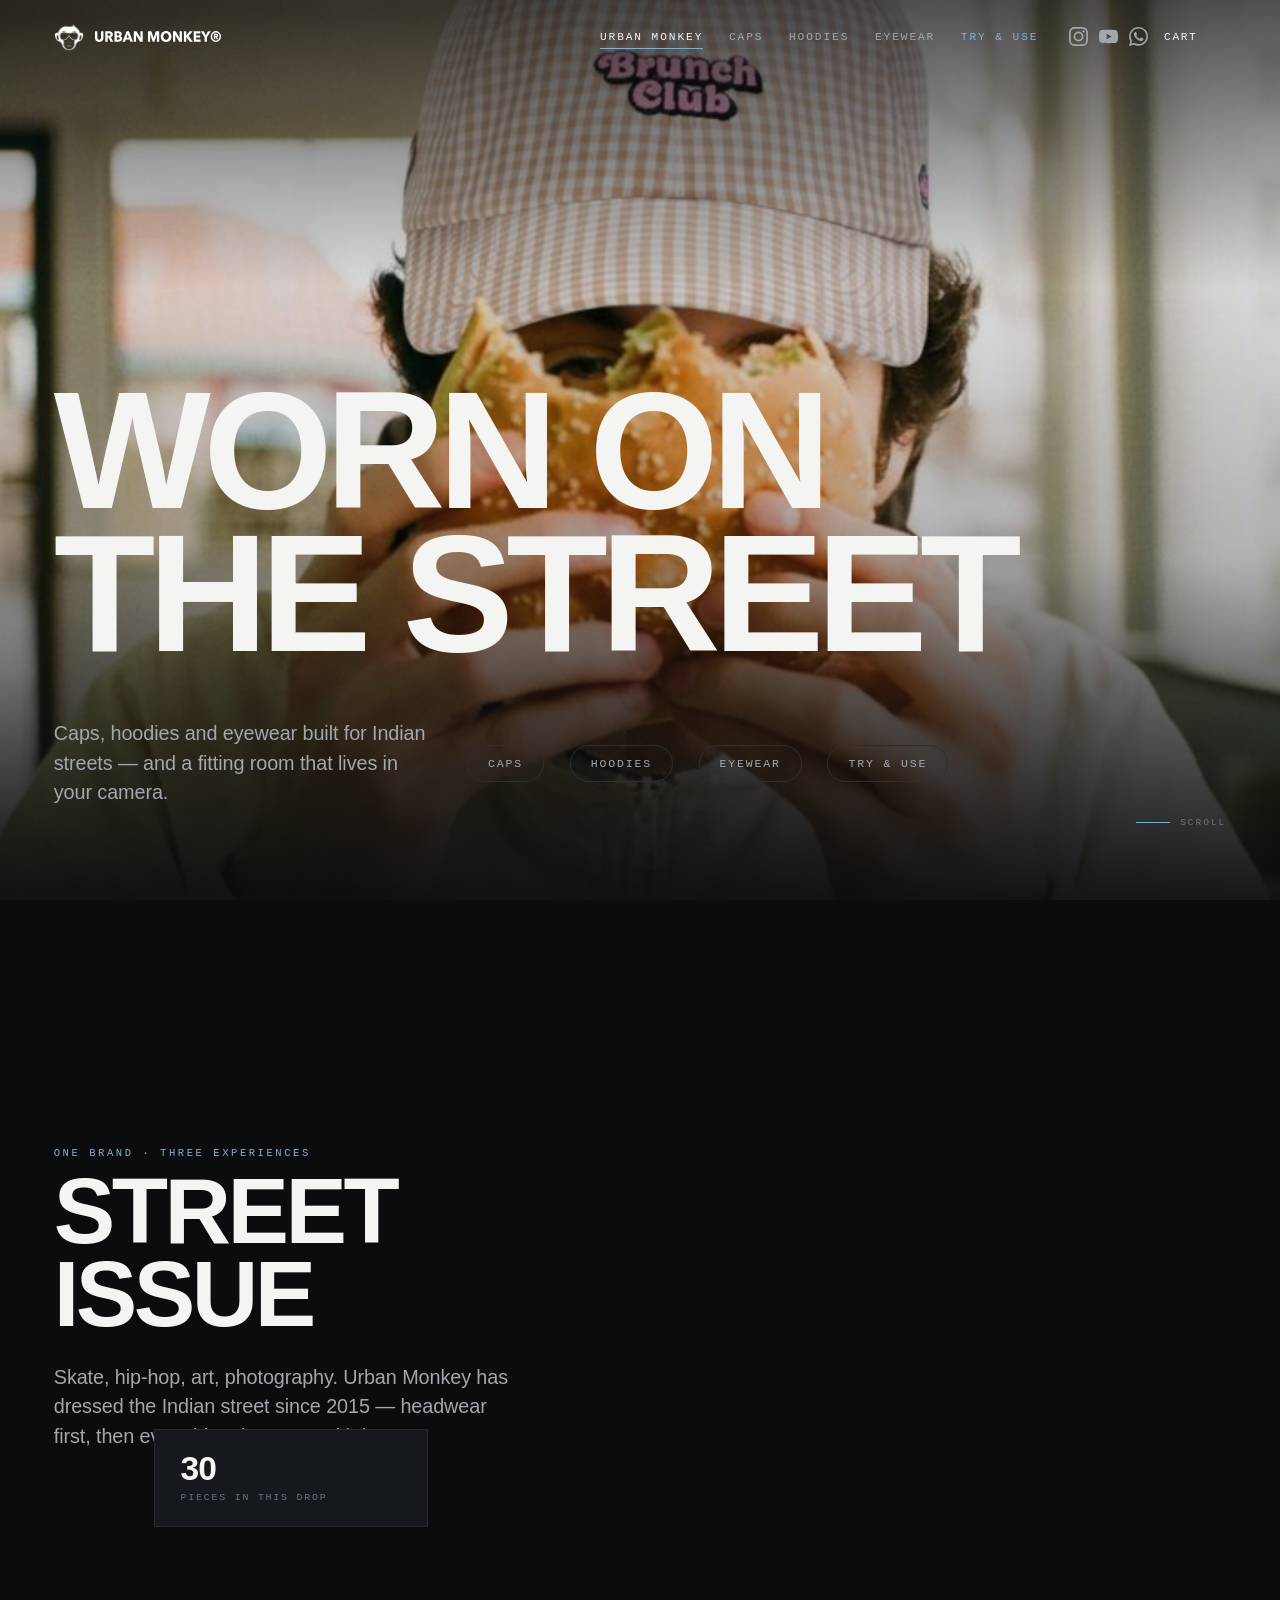
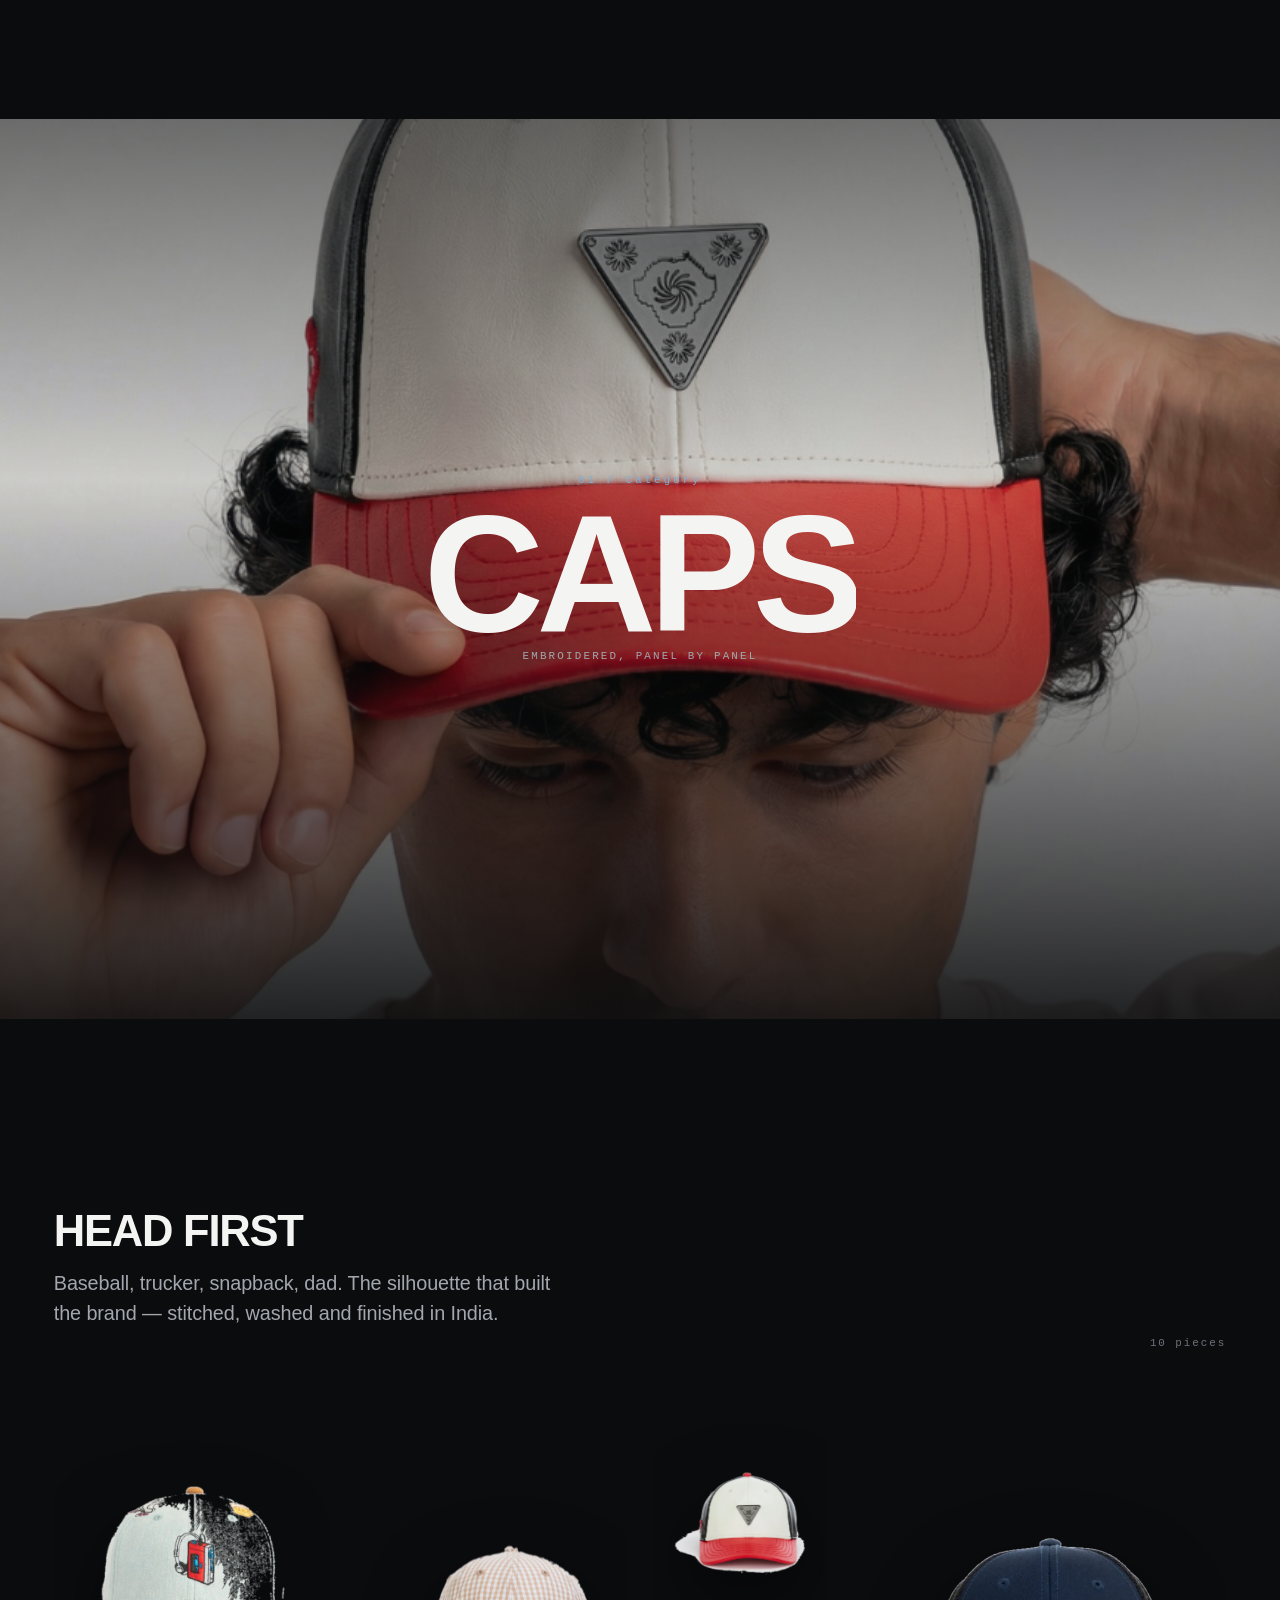
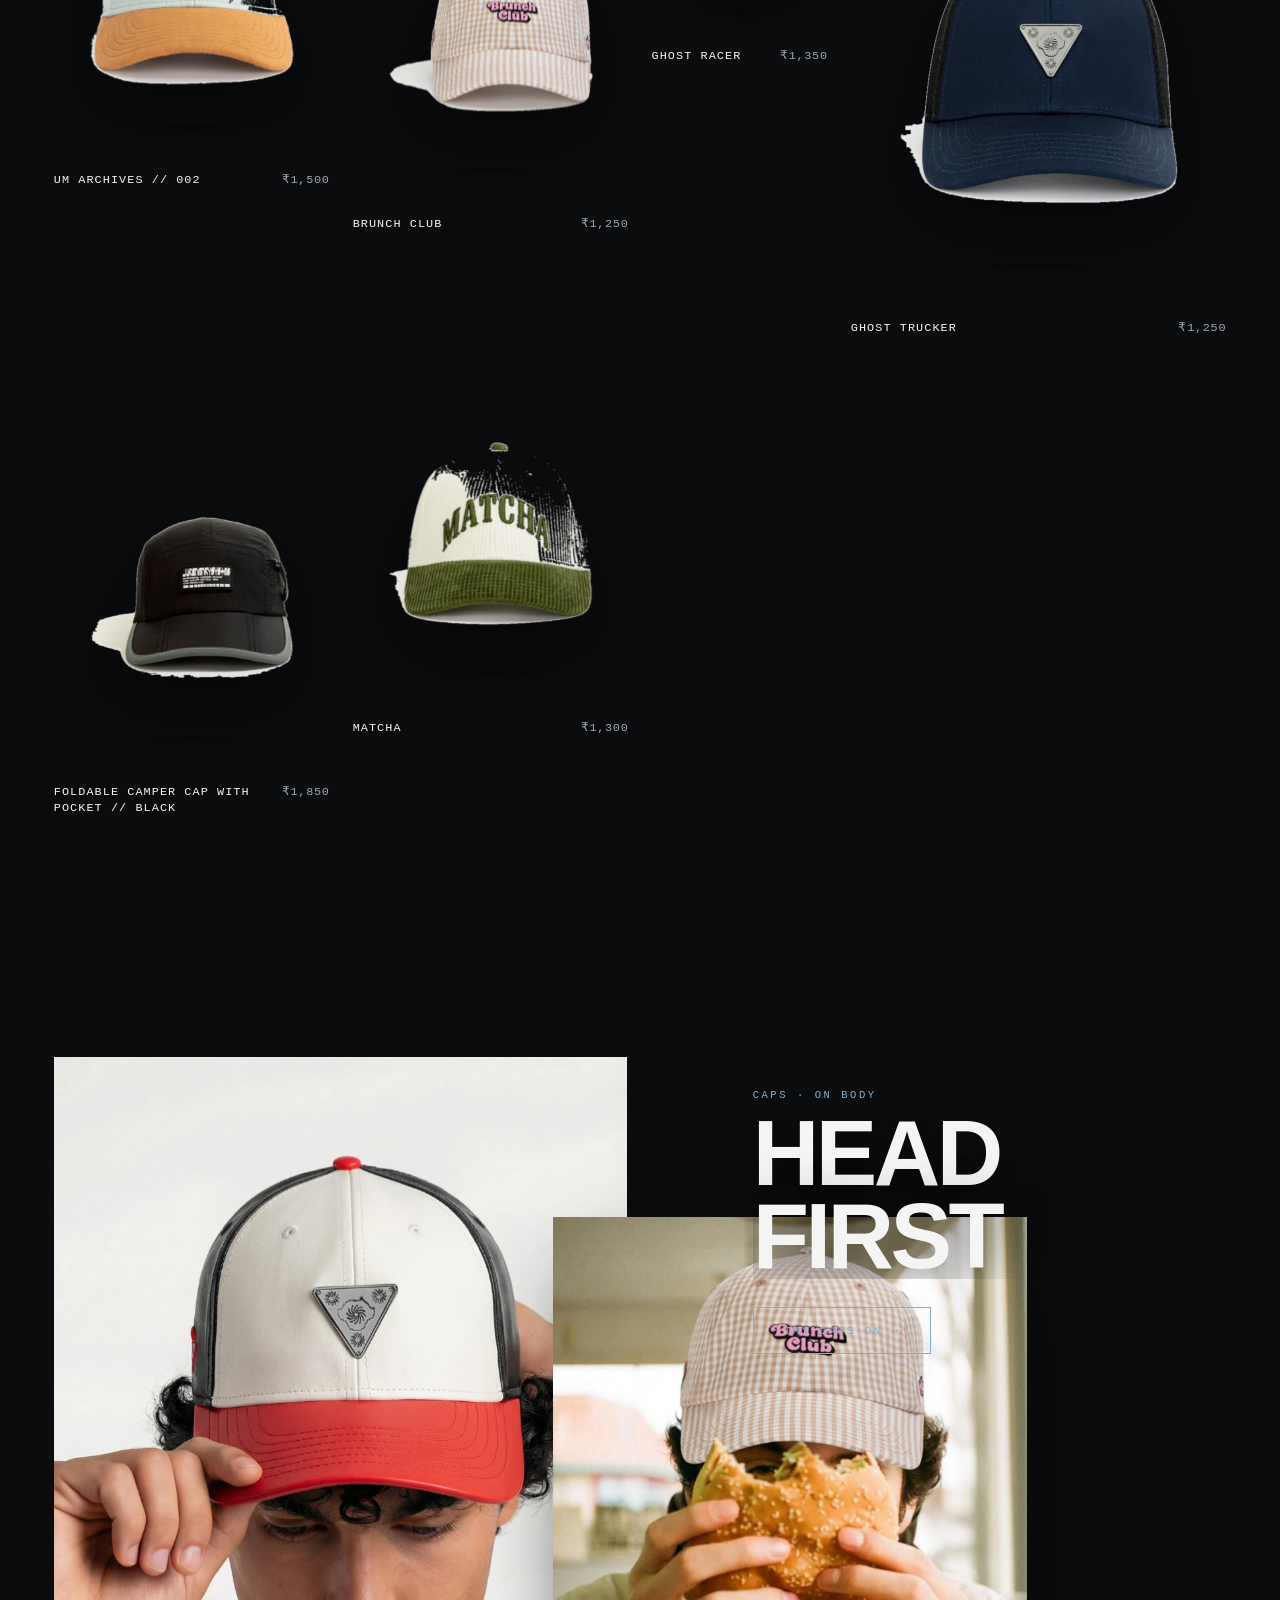
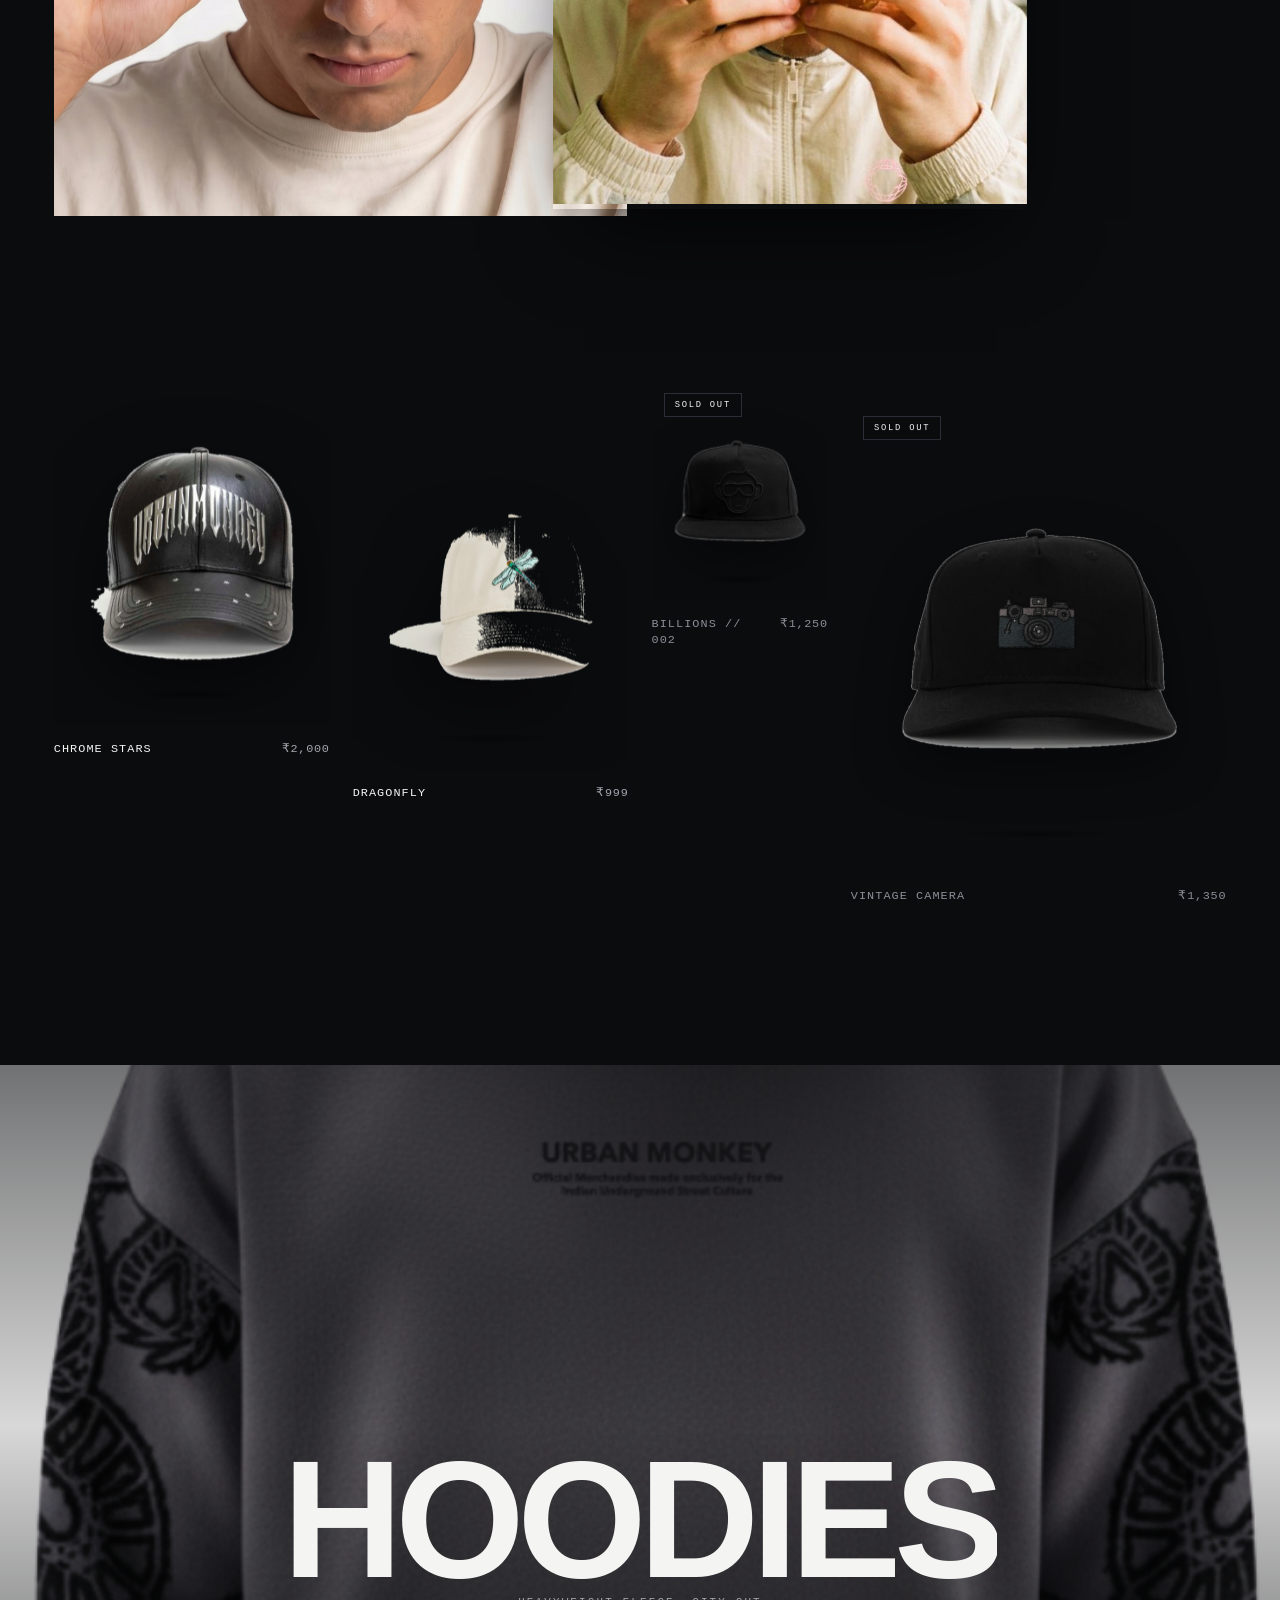
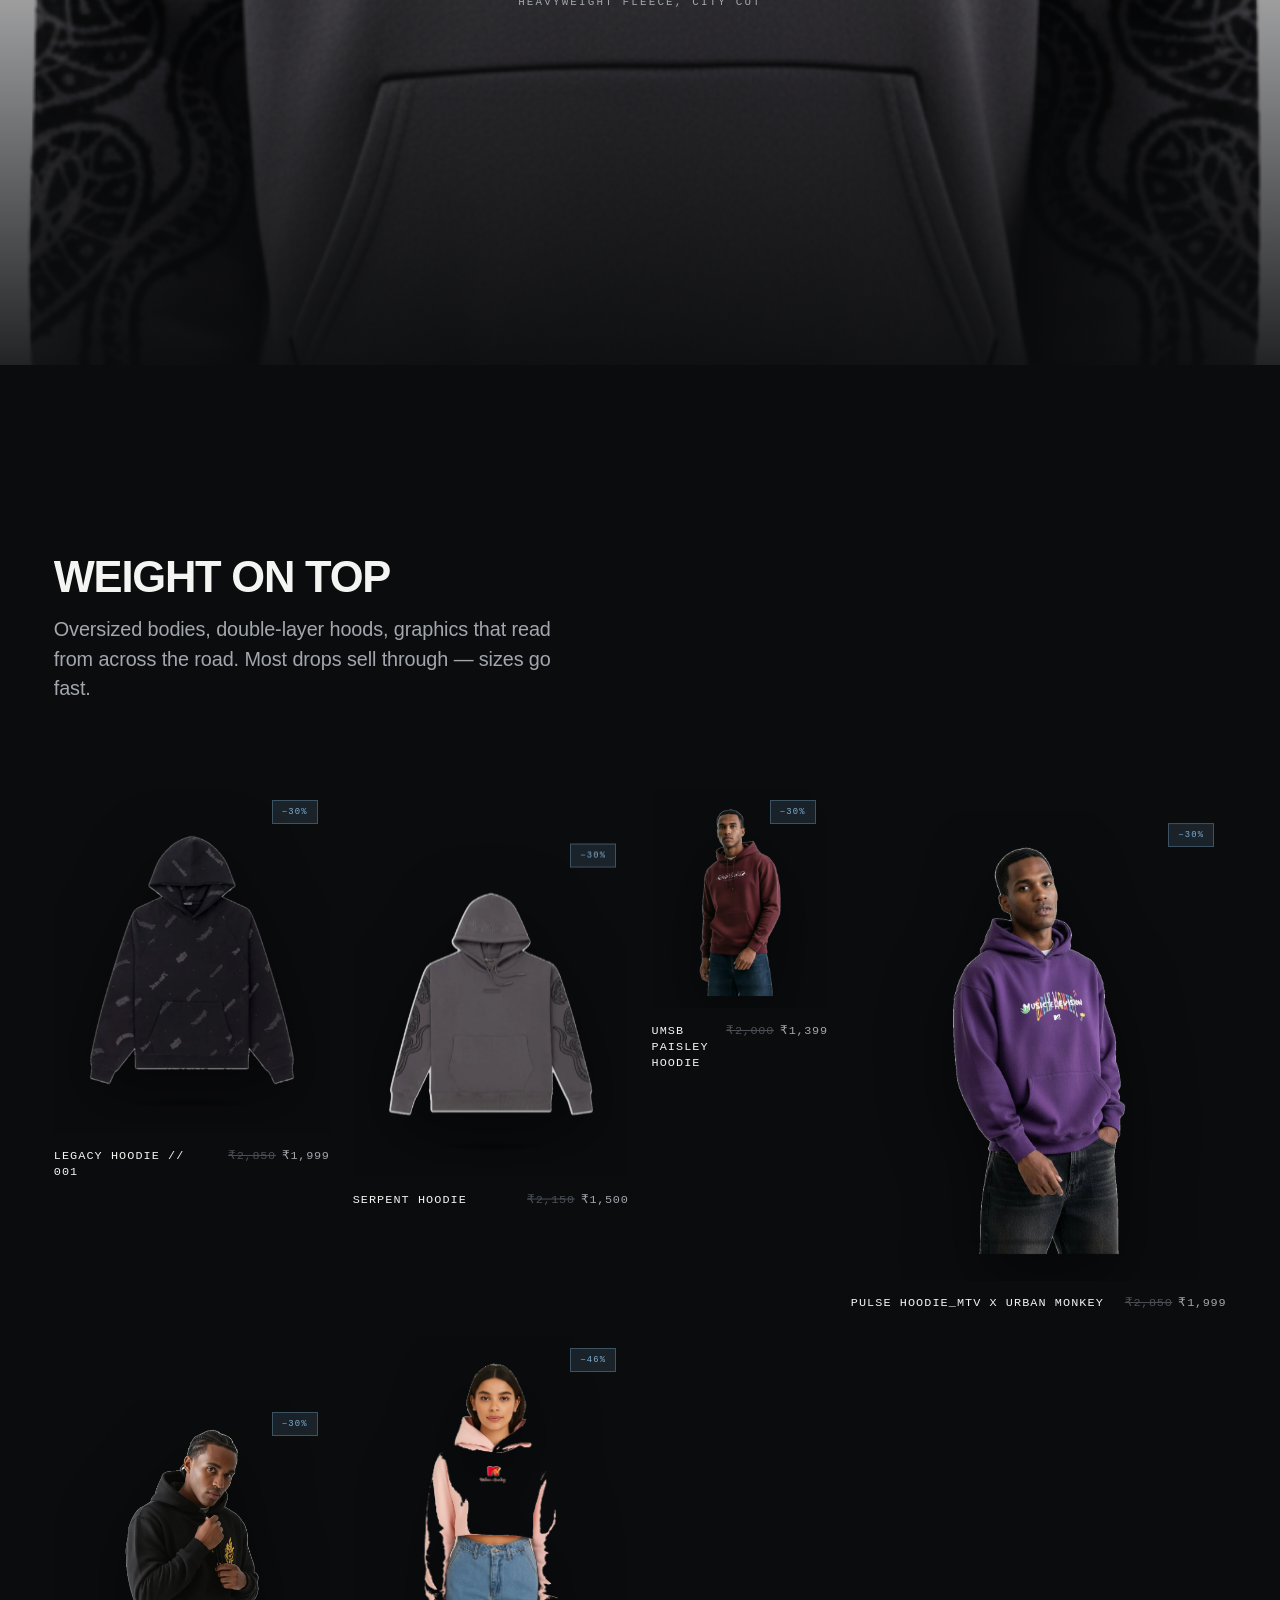
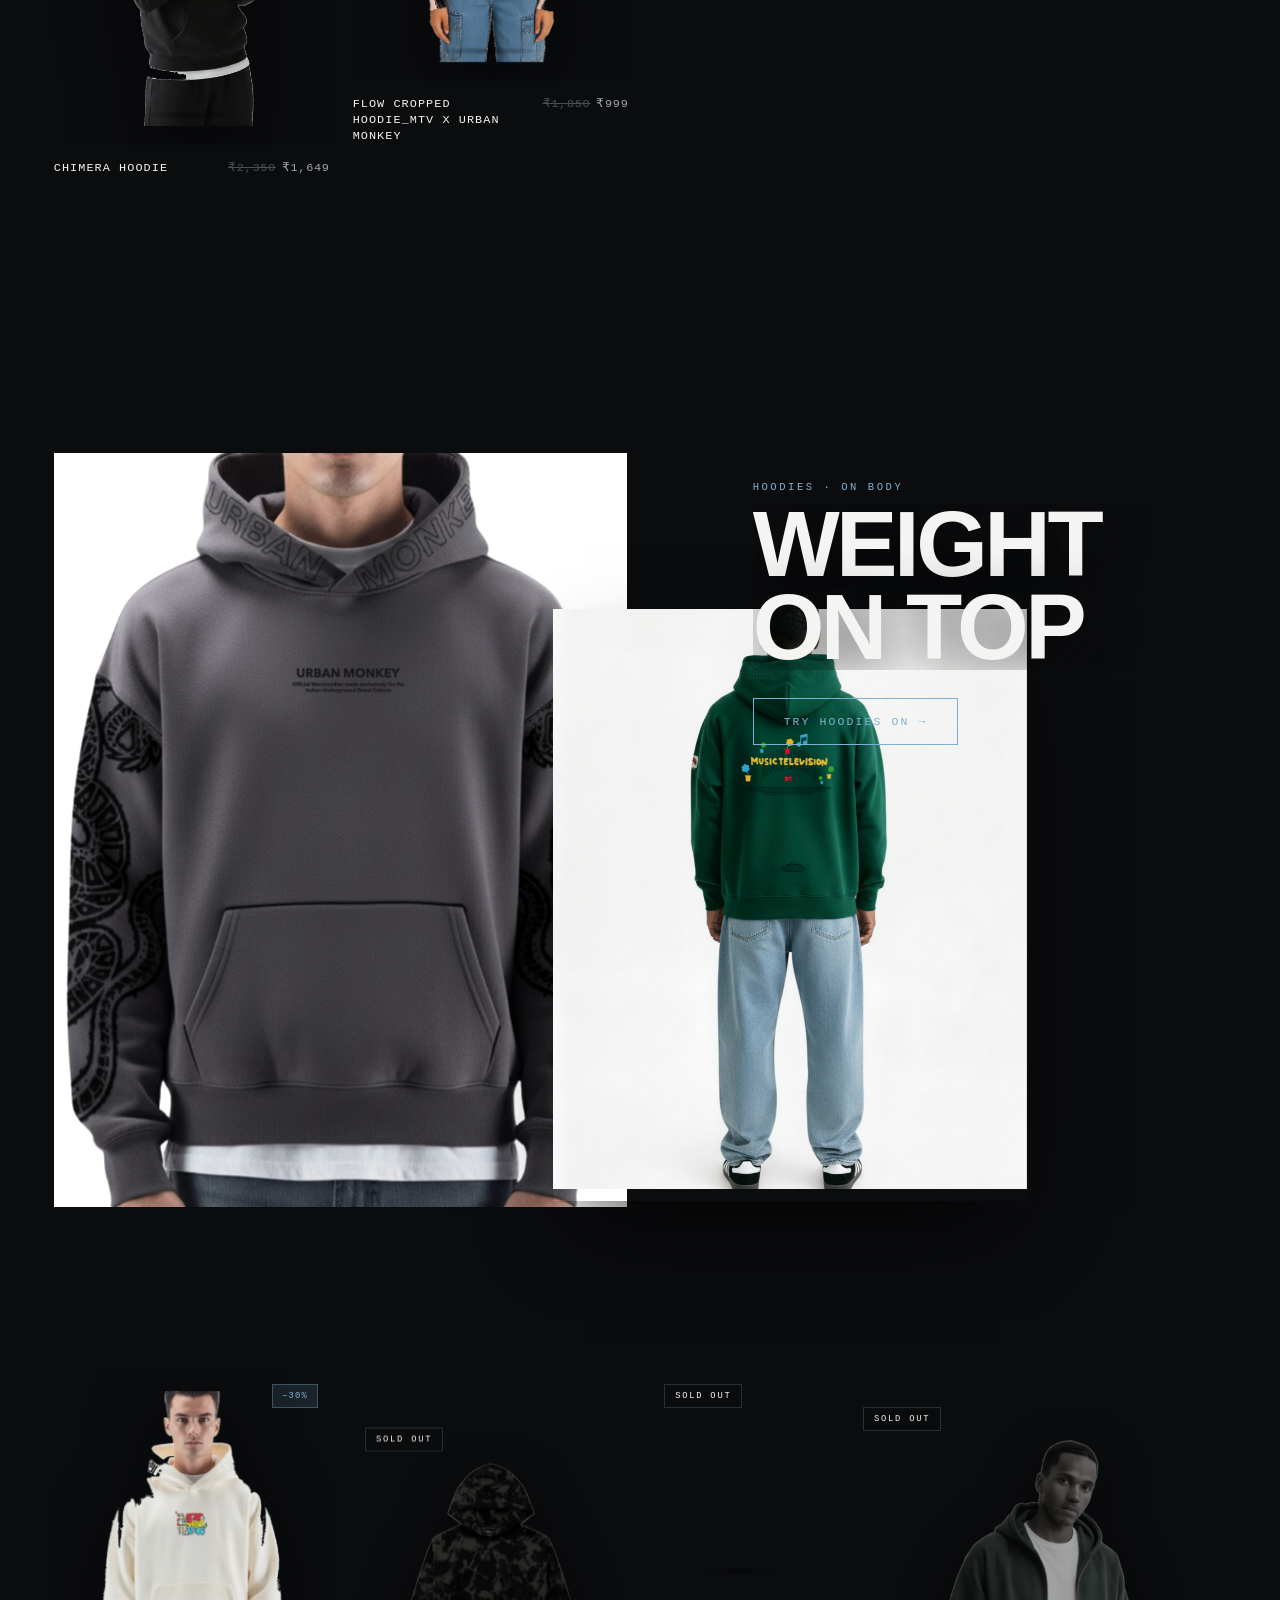
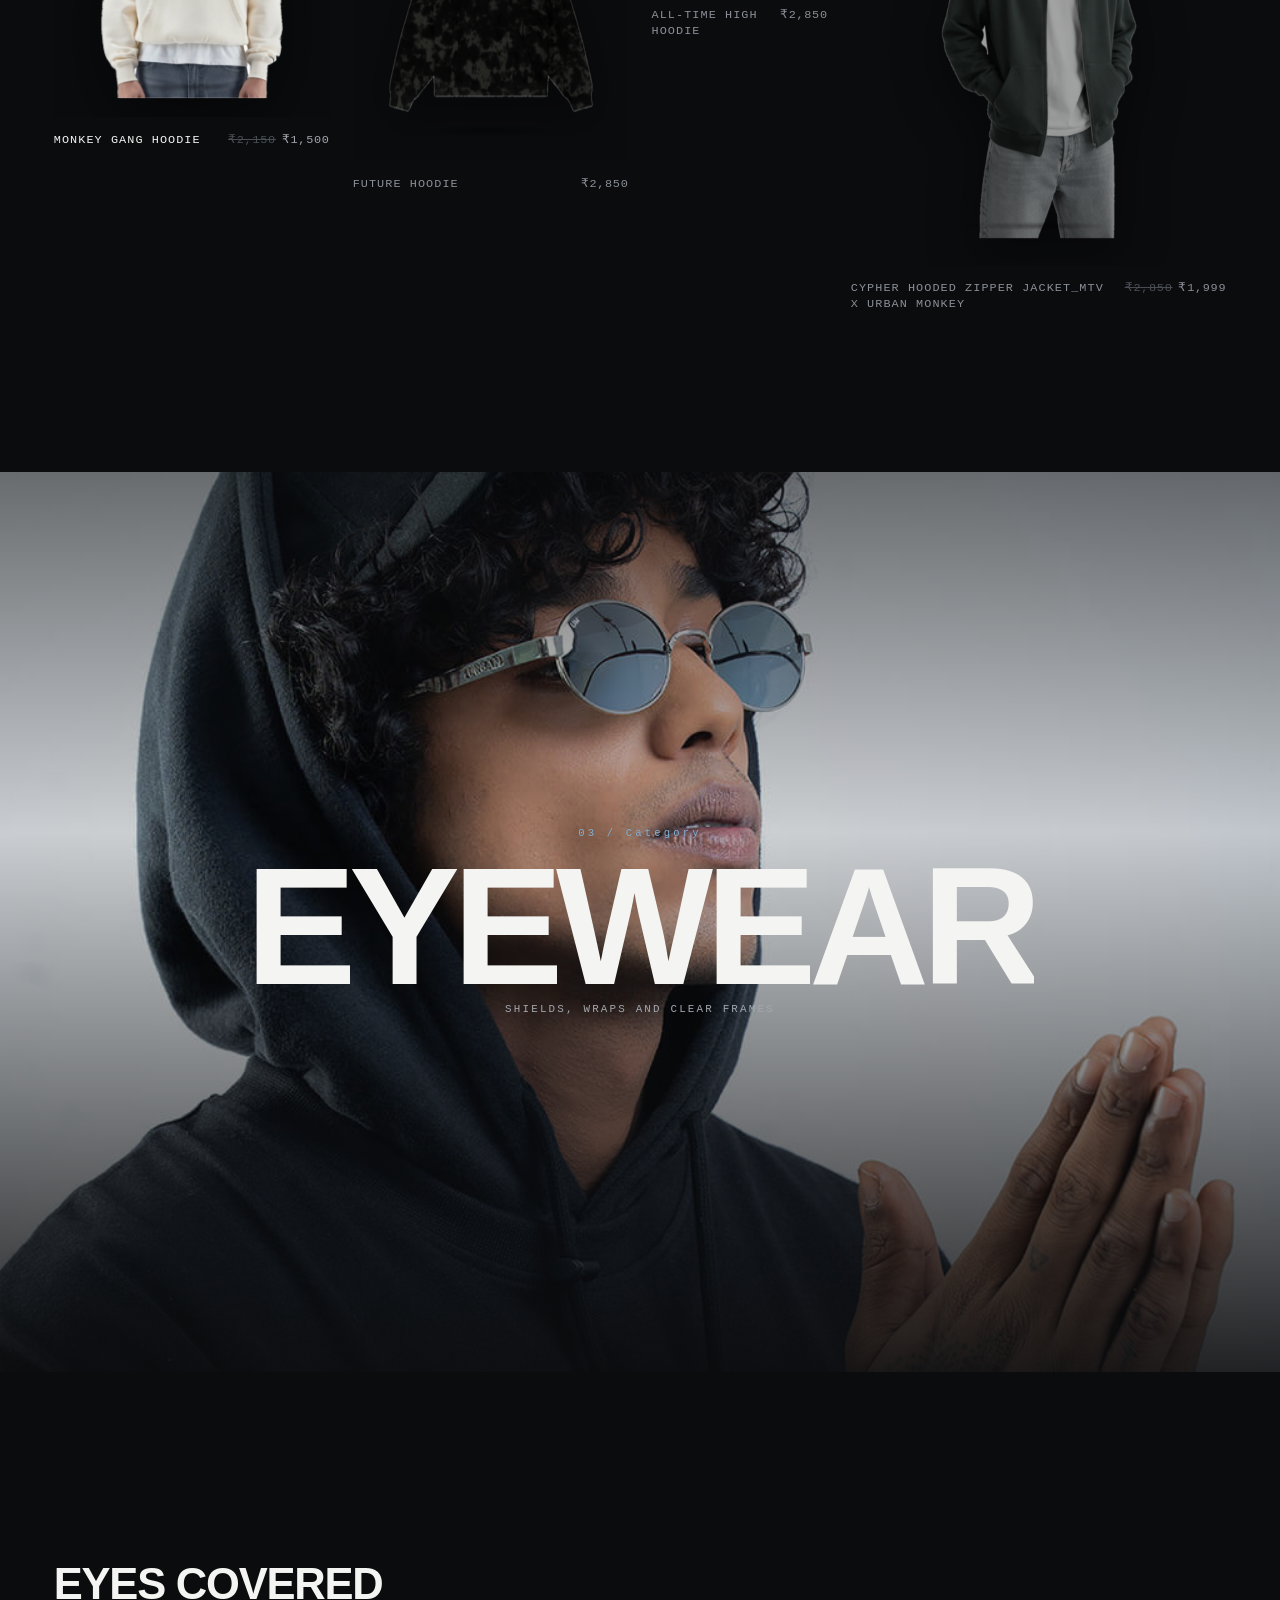
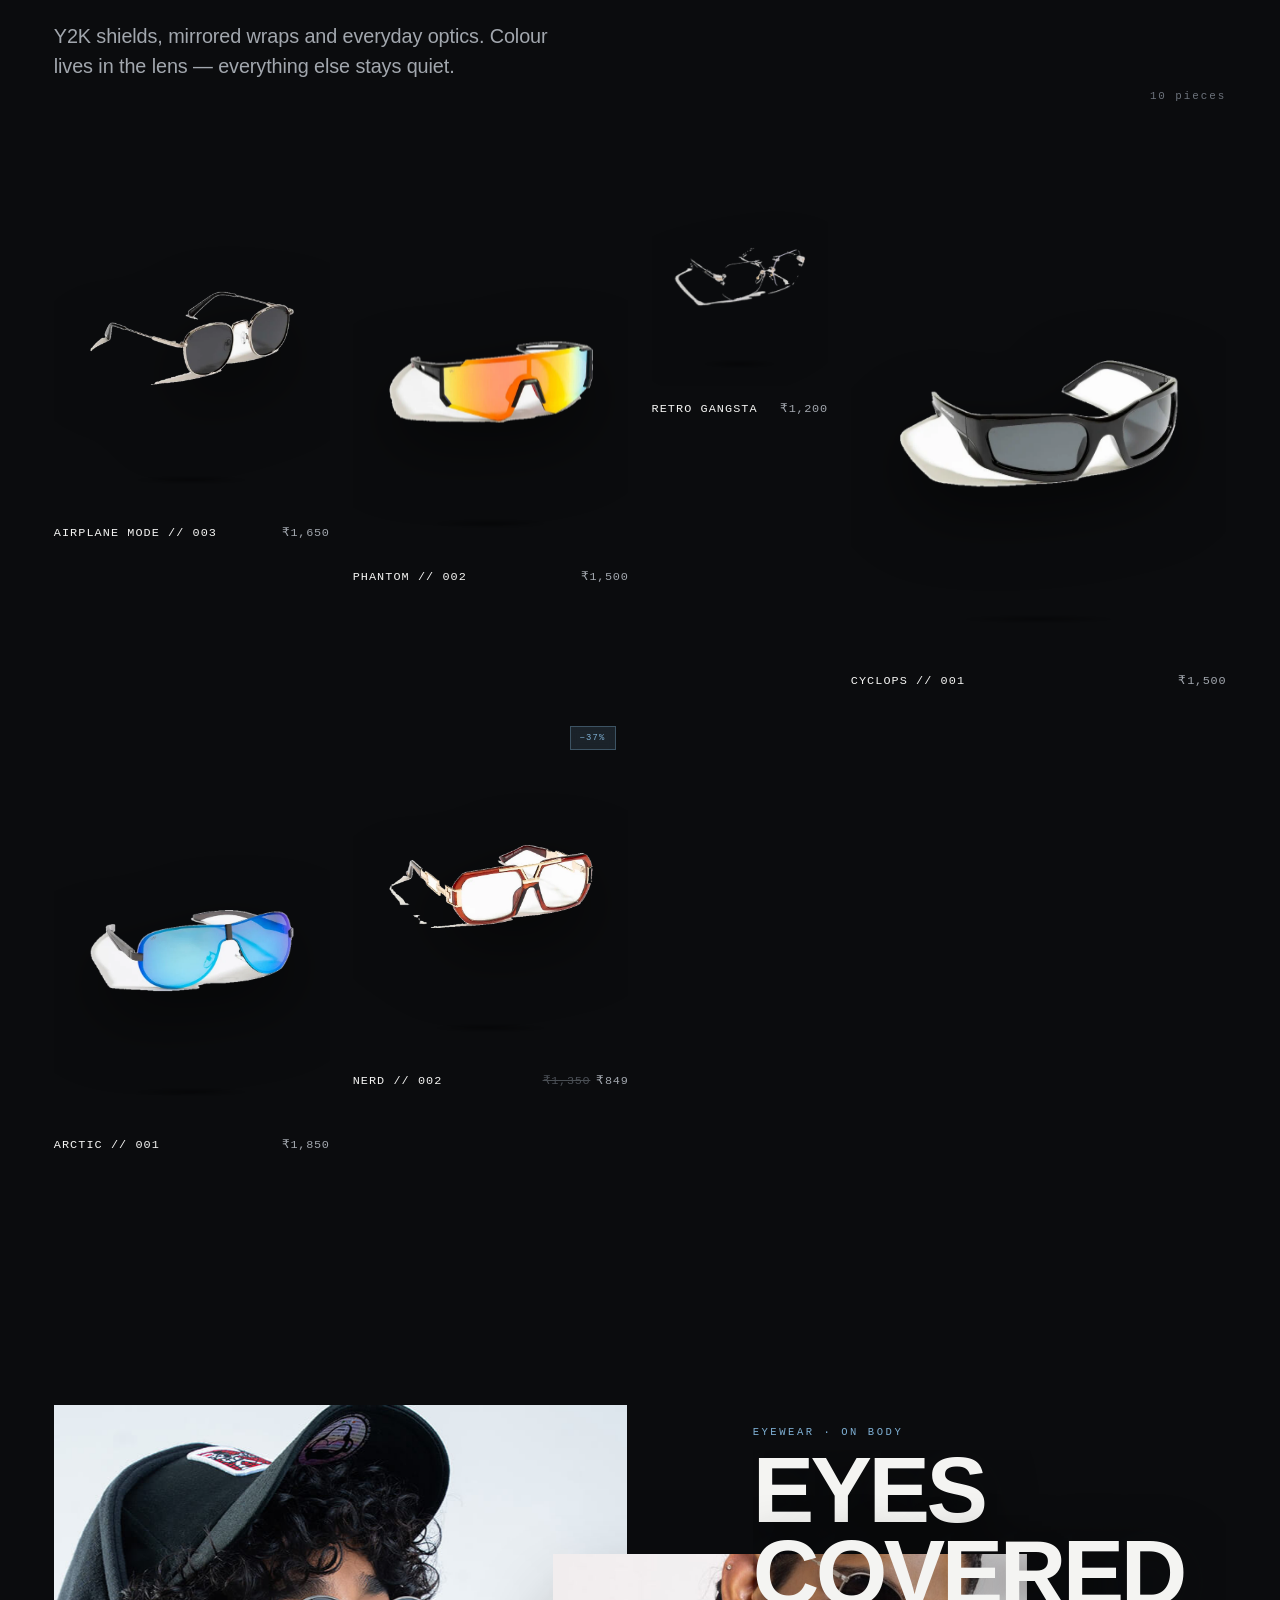
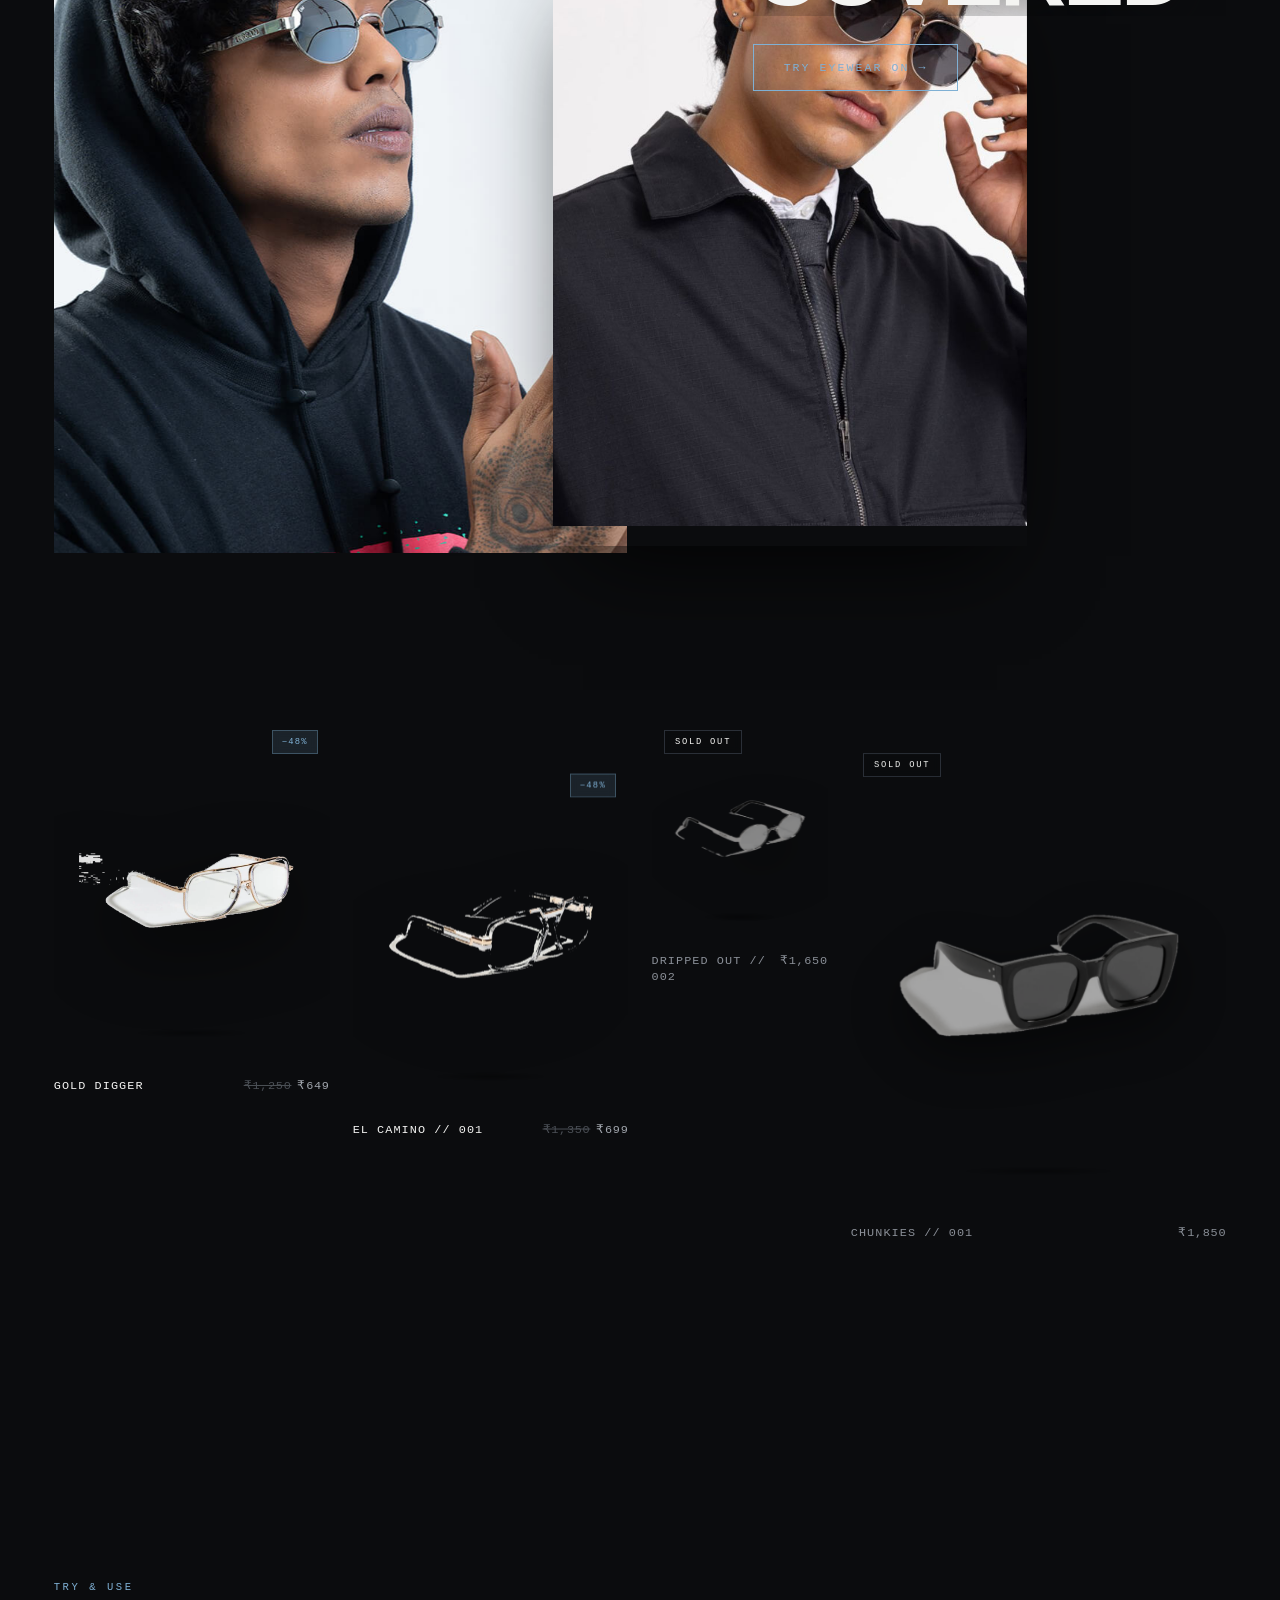
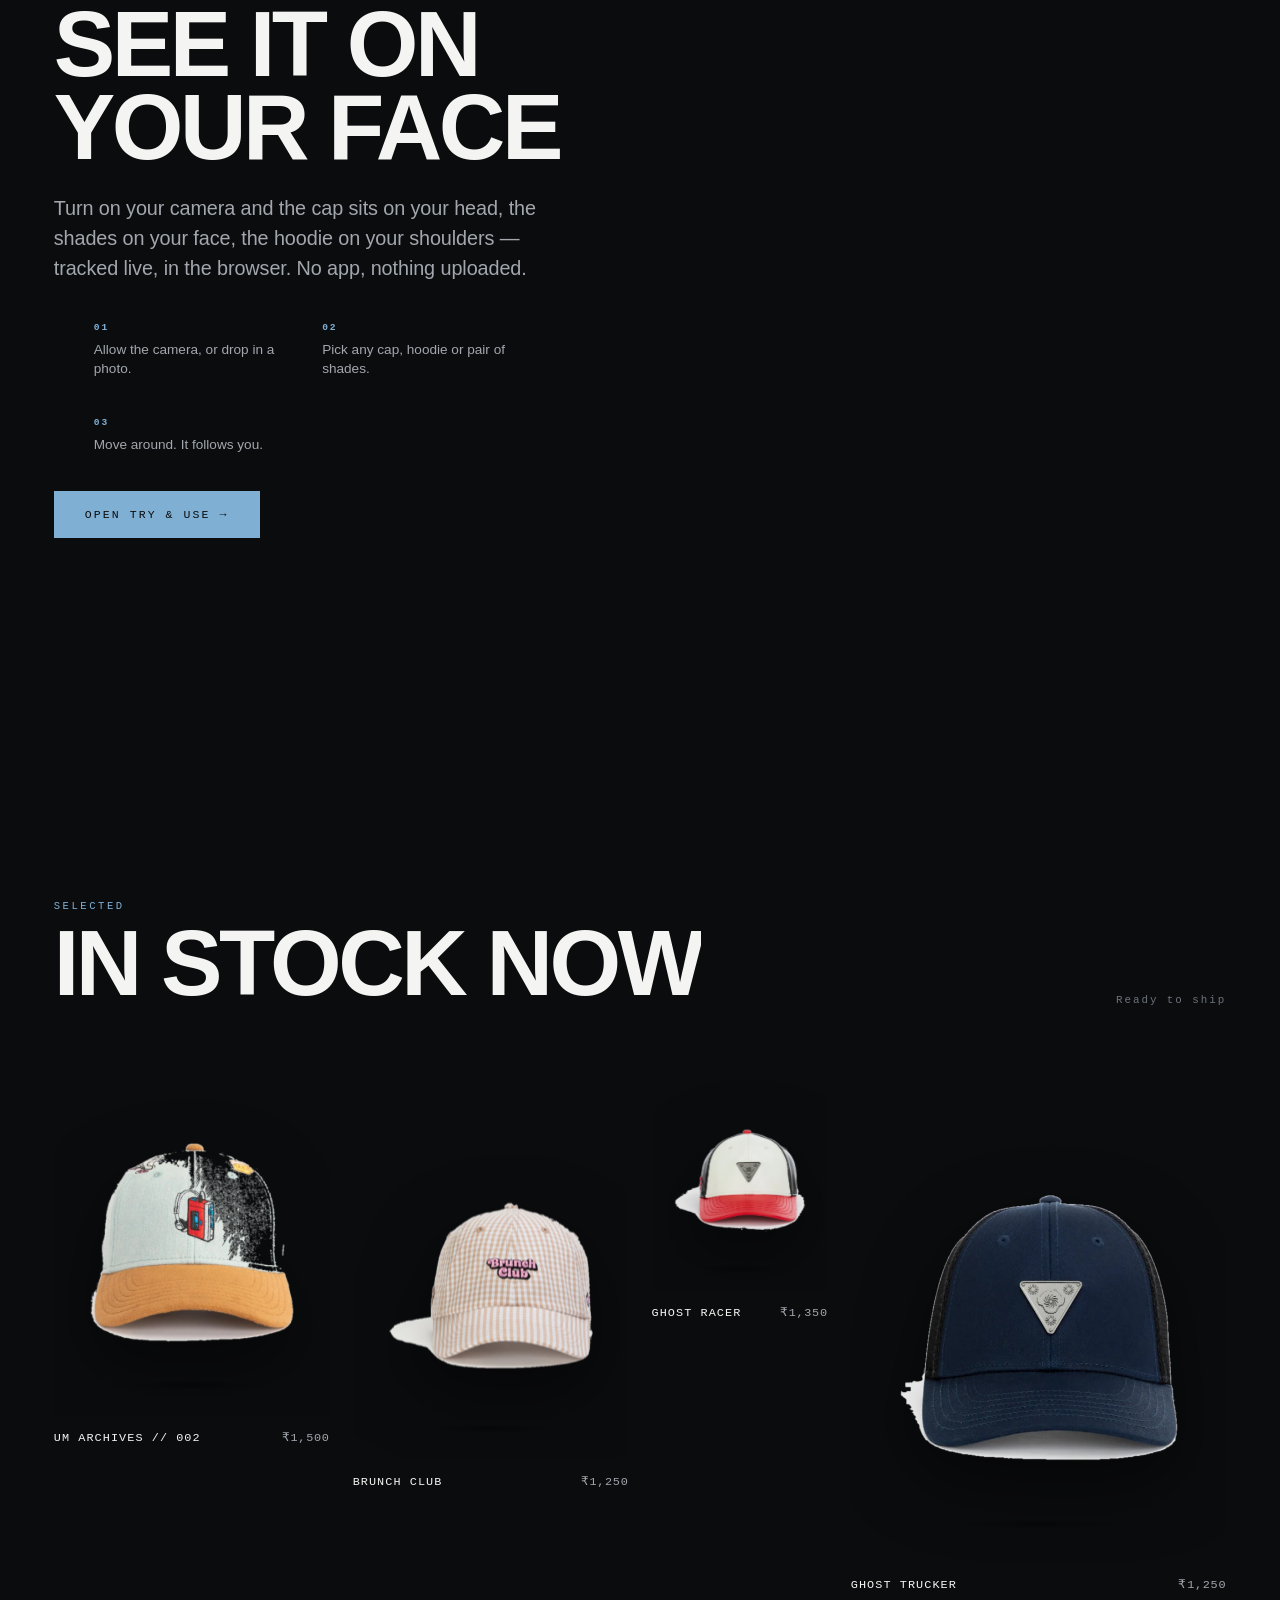
==== commit 235b8a57: "Add social share cards, sitemap and robots Sharing a link showed a bare URL with no image or descrip" ====
--- a/index.html
+++ b/index.html
@@ -7,6 +7,22 @@
 <meta name="description" content="Urban Monkey — Indian streetwear. Caps, hoodies and eyewear, shot like a campaign. Shop the drop and try it on in your browser.">
 <meta name="theme-color" content="#0b0c0e">
 <link rel="icon" href="assets/img/brand/um-mark.png">
+<link rel="canonical" href="https://urban-monkey-store.vercel.app/">
+
+<!-- social share card -->
+<meta property="og:type" content="website">
+<meta property="og:site_name" content="Urban Monkey®">
+<meta property="og:title" content="Urban Monkey® — Worn on the street">
+<meta property="og:description" content="Caps, hoodies and eyewear built for Indian streets — and a fitting room that lives in your camera.">
+<meta property="og:url" content="https://urban-monkey-store.vercel.app/">
+<meta property="og:image" content="https://urban-monkey-store.vercel.app/assets/img/brand/og-cover.jpg">
+<meta property="og:image:width" content="1200">
+<meta property="og:image:height" content="630">
+<meta property="og:locale" content="en_IN">
+<meta name="twitter:card" content="summary_large_image">
+<meta name="twitter:title" content="Urban Monkey® — Worn on the street">
+<meta name="twitter:description" content="Caps, hoodies and eyewear built for Indian streets. Try them on in your browser.">
+<meta name="twitter:image" content="https://urban-monkey-store.vercel.app/assets/img/brand/og-cover.jpg">
 <link rel="stylesheet" href="assets/css/main.css">
 <link rel="preload" as="image" href="assets/img/brand/um-mark.png">
 </head>
